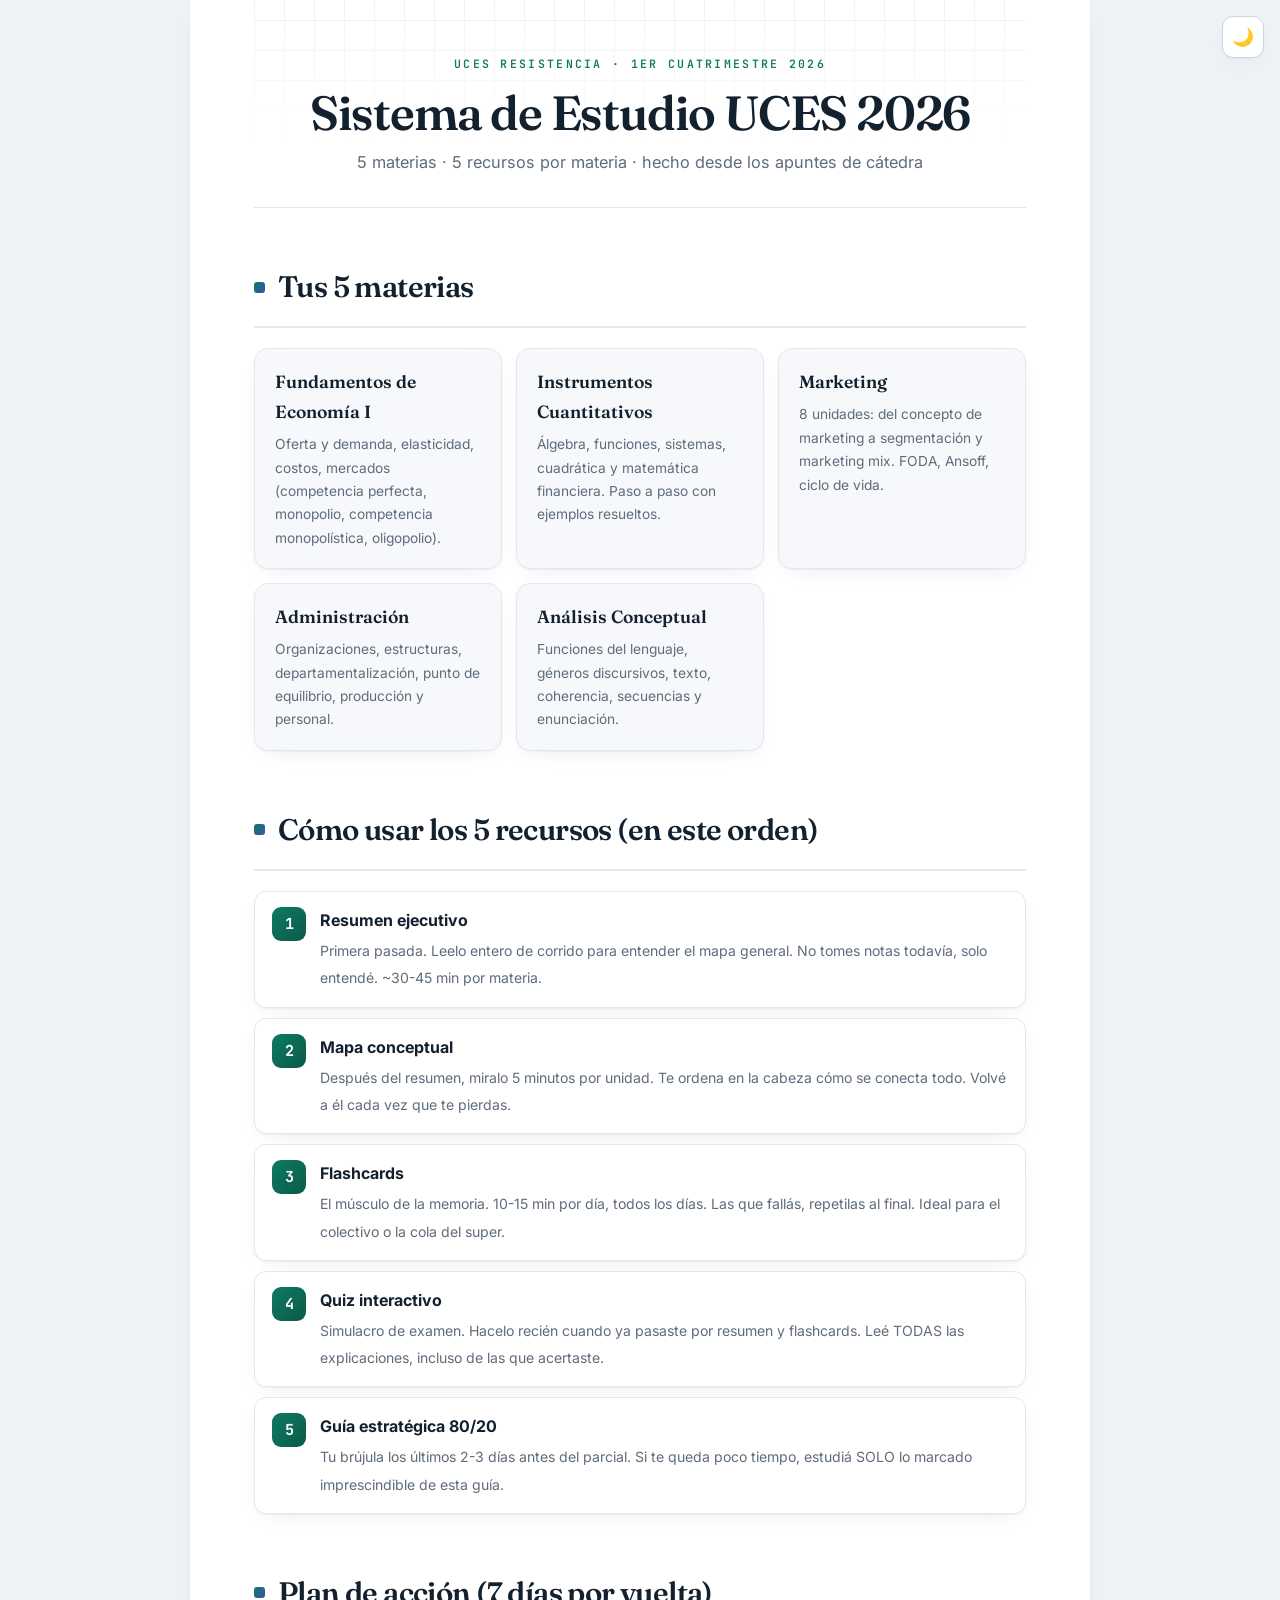
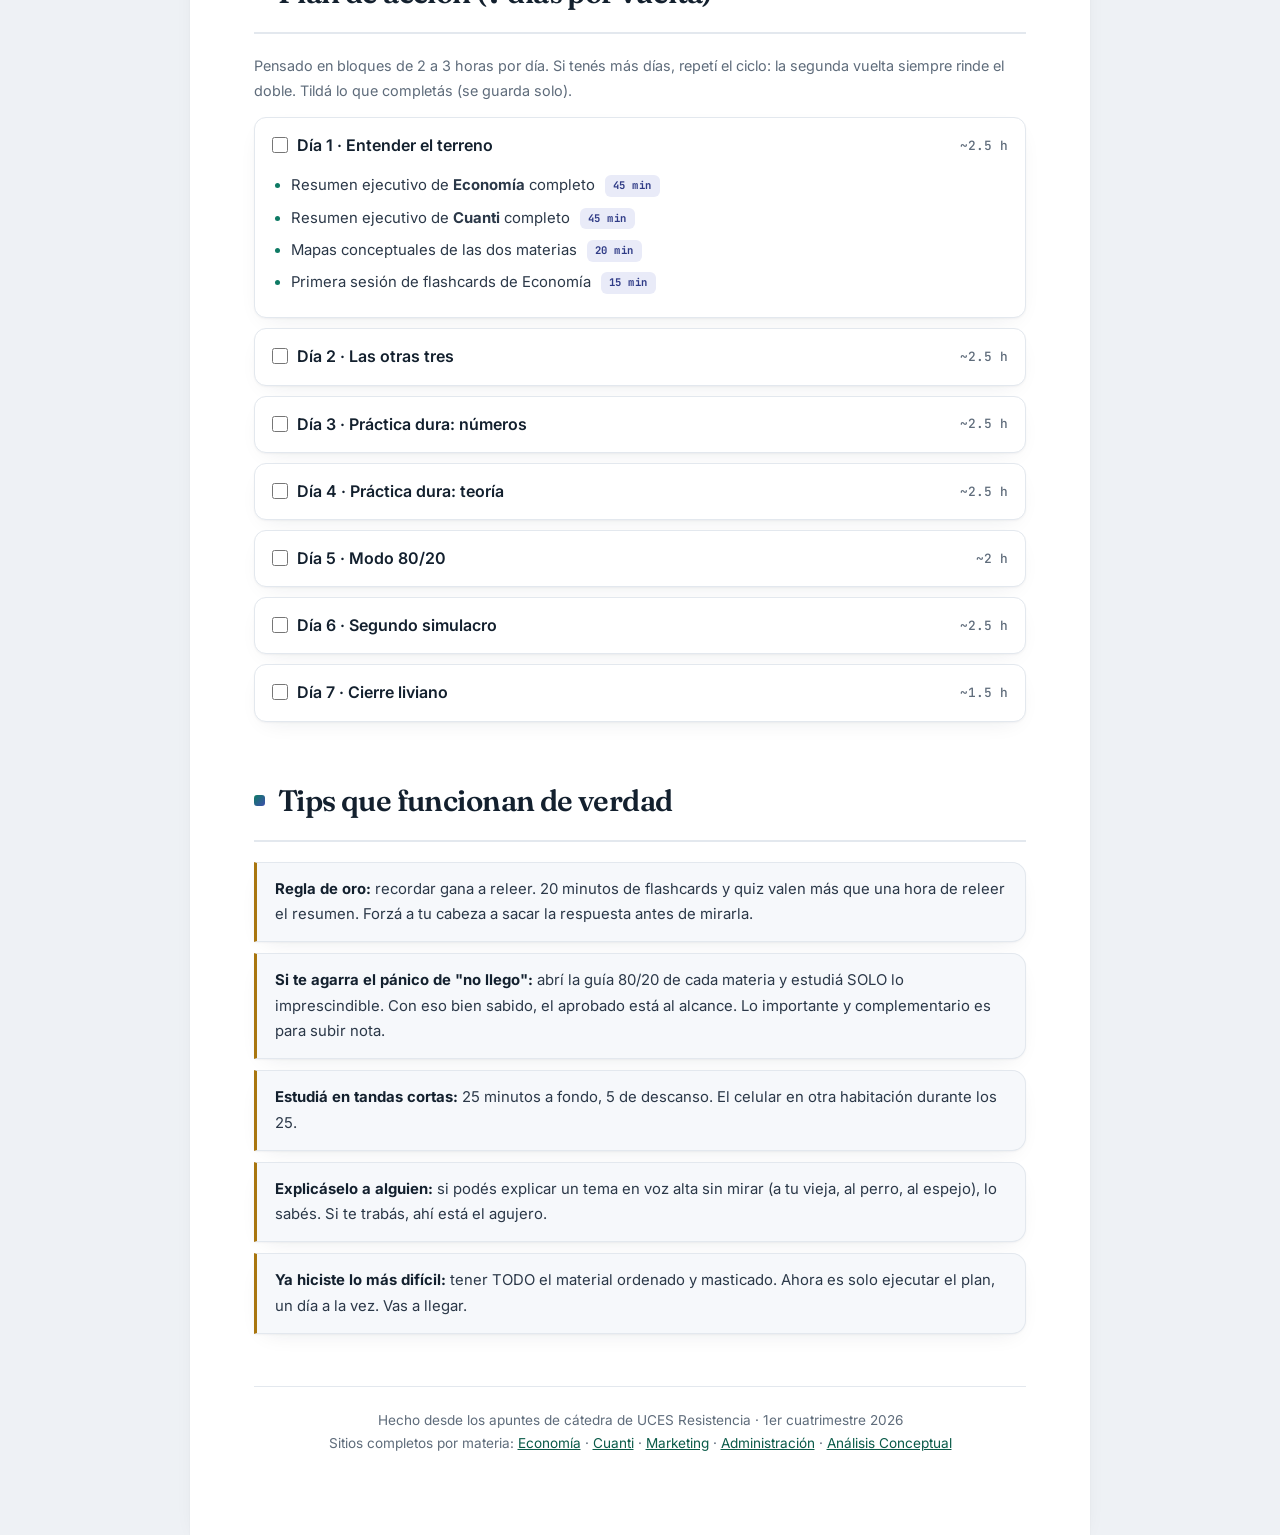
==== index.html @ e9182e0d "Reemplazar graficos por codigo con imagenes reales del material + unificar diseno - Todas las imagen" ====
<!DOCTYPE html>
<html lang="es">
<head>
<meta charset="UTF-8">
<meta name="viewport" content="width=device-width, initial-scale=1.0">
<title>Sistema de Estudio UCES 2026 · Plan de Acción</title>
<link rel="preconnect" href="https://fonts.googleapis.com">
<link rel="preconnect" href="https://fonts.gstatic.com" crossorigin>
<link href="https://fonts.googleapis.com/css2?family=Fraunces:ital,opsz,wght@0,9..144,400..700;1,9..144,400..600&family=Inter:wght@400;500;600;700&family=JetBrains+Mono:wght@400;500;700&display=swap" rel="stylesheet">
<style>
*,*::before,*::after{box-sizing:border-box;margin:0;padding:0}
:root{
  --bg:#eef1f5; --surface:#ffffff; --surface-2:#f6f8fb;
  --ink:#13202e; --text:#2b3848; --muted:#5f6c7b;
  --line:#e3e8ee; --line-strong:#cbd5e0;
  --brand:#0e7a64; --brand-deep:#0a5a48; --brand-soft:#e2f1ec;
  --indigo:#3f4fae; --indigo-deep:#2f3b86; --indigo-soft:#e9ebf8;
  --gold:#a9760f; --gold-soft:#f7edd6;
  --serif:"Fraunces",Georgia,serif;
  --sans:"Inter",system-ui,-apple-system,Segoe UI,Roboto,sans-serif;
  --mono:"JetBrains Mono",ui-monospace,Menlo,monospace;
  --shadow:0 1px 2px rgba(20,32,46,.04),0 8px 24px -12px rgba(20,32,46,.12);
  --radius:14px;
}
[data-theme="dark"]{
  --bg:#0c1117; --surface:#141d27; --surface-2:#1b2530;
  --ink:#eef4f9; --text:#c4cfdb; --muted:#8593a3;
  --line:#243140; --line-strong:#33424f;
  --brand:#43c0a4; --brand-deep:#6fd3bb; --brand-soft:#0f2f29;
  --indigo:#929dee; --indigo-deep:#a8b1f2; --indigo-soft:#1a2140;
  --gold:#d8ad52; --gold-soft:#2c2512;
  --shadow:0 1px 2px rgba(0,0,0,.3),0 12px 30px -14px rgba(0,0,0,.6);
}
@media (prefers-color-scheme: dark){
  :root:not([data-theme="light"]){
    --bg:#0c1117; --surface:#141d27; --surface-2:#1b2530;
    --ink:#eef4f9; --text:#c4cfdb; --muted:#8593a3;
    --line:#243140; --line-strong:#33424f;
    --brand:#43c0a4; --brand-deep:#6fd3bb; --brand-soft:#0f2f29;
    --indigo:#929dee; --indigo-deep:#a8b1f2; --indigo-soft:#1a2140;
    --gold:#d8ad52; --gold-soft:#2c2512;
    --shadow:0 1px 2px rgba(0,0,0,.3),0 12px 30px -14px rgba(0,0,0,.6);
  }
}
html{scroll-behavior:smooth}
body{font-family:var(--sans);background:var(--bg);color:var(--text);line-height:1.7;
  -webkit-font-smoothing:antialiased;text-rendering:optimizeLegibility}
::selection{background:var(--brand-soft);color:var(--brand-deep)}
.wrap{max-width:900px;margin:0 auto;min-height:100vh;background:var(--surface);
  padding:0 clamp(20px,5vw,64px) 80px;box-shadow:var(--shadow)}
.theme-btn{position:fixed;top:16px;right:16px;z-index:50;background:var(--surface);border:1px solid var(--line-strong);
  border-radius:11px;width:42px;height:42px;font-size:1.1rem;cursor:pointer;color:var(--ink);
  box-shadow:var(--shadow);transition:background .15s,transform .15s}
.theme-btn:hover{background:var(--brand-soft);transform:rotate(-12deg)}

/* header con textura blueprint */
.site-head{position:relative;text-align:center;padding:54px 0 30px;border-bottom:1px solid var(--line);margin-bottom:8px;overflow:hidden}
.site-head::before{content:"";position:absolute;inset:-10px 0 0;z-index:0;
  background-image:linear-gradient(var(--line) 1px,transparent 1px),linear-gradient(90deg,var(--line) 1px,transparent 1px);
  background-size:30px 30px;opacity:.6;
  -webkit-mask:linear-gradient(180deg,#000 5%,transparent 70%);mask:linear-gradient(180deg,#000 5%,transparent 70%)}
.site-head>*{position:relative;z-index:1}
.kicker{font-family:var(--mono);font-size:.72rem;letter-spacing:.2em;text-transform:uppercase;color:var(--brand);font-weight:600;margin-bottom:14px}
header h1{font-family:var(--serif);font-weight:600;font-size:clamp(2rem,5vw,3rem);line-height:1.04;letter-spacing:-.025em;color:var(--ink);margin-bottom:12px}
header .sub{color:var(--muted);font-size:1.02rem;max-width:58ch;margin:0 auto}

h2{font-family:var(--serif);font-weight:600;font-size:clamp(1.4rem,3vw,1.85rem);letter-spacing:-.02em;color:var(--ink);
  margin:54px 0 20px;padding-bottom:14px;border-bottom:2px solid var(--line);display:flex;align-items:baseline;gap:13px}
h2::before{content:"";flex:none;align-self:center;width:11px;height:11px;border-radius:3px;background:linear-gradient(135deg,var(--brand),var(--indigo))}

.grid{display:grid;grid-template-columns:repeat(auto-fit,minmax(240px,1fr));gap:14px}
.card{background:var(--surface-2);border:1px solid var(--line);border-radius:var(--radius);padding:18px 20px;
  text-decoration:none;color:var(--text);display:block;box-shadow:var(--shadow);transition:transform .15s,border-color .15s,box-shadow .15s}
a.card:hover{transform:translateY(-3px);border-color:var(--brand);box-shadow:0 10px 26px -12px rgba(20,32,46,.25)}
.card h3{font-family:var(--serif);font-size:1.1rem;margin:0 0 6px;color:var(--ink);font-weight:600}
.card p{font-size:.86rem;color:var(--muted);margin:0}

.rec{display:flex;gap:14px;background:var(--surface);border:1px solid var(--line);border-radius:12px;
  padding:15px 17px;margin-bottom:10px;align-items:flex-start;box-shadow:var(--shadow)}
.rec .n{flex:none;width:34px;height:34px;border-radius:9px;display:grid;place-items:center;color:#fff;font-family:var(--mono);
  font-weight:700;font-size:.95rem;background:linear-gradient(135deg,var(--brand),var(--brand-deep))}
.rec b{display:block;margin-bottom:3px;color:var(--ink)}
.rec small{color:var(--muted);font-size:.88rem;line-height:1.55}

.day{background:var(--surface);border:1px solid var(--line);border-radius:12px;margin-bottom:10px;overflow:hidden;box-shadow:var(--shadow)}
.day summary{padding:14px 17px;font-weight:600;color:var(--ink);cursor:pointer;display:flex;justify-content:space-between;align-items:center;list-style:none}
.day summary::-webkit-details-marker{display:none}
.day summary .t{color:var(--muted);font-weight:500;font-size:.8rem;font-family:var(--mono)}
.day ul{padding:0 18px 15px 36px;font-size:.93rem}
.day li{margin-bottom:7px}
.day li::marker{color:var(--brand)}
.tag{display:inline-block;font-family:var(--mono);font-size:.66rem;font-weight:700;letter-spacing:.04em;
  padding:2px 8px;border-radius:6px;margin-left:6px;vertical-align:middle;background:var(--indigo-soft);color:var(--indigo-deep)}

.tip{background:var(--surface-2);border:1px solid var(--line);border-left:3px solid var(--gold);
  border-radius:0 var(--radius) var(--radius) 0;padding:14px 18px;margin:11px 0;font-size:.93rem;box-shadow:var(--shadow)}
.tip b{color:var(--ink)}
.foot{text-align:center;color:var(--muted);font-size:.85rem;margin-top:52px;padding-top:22px;border-top:1px solid var(--line)}
.foot a{color:var(--brand-deep)}
.check{accent-color:var(--brand);width:16px;height:16px;margin-right:9px;vertical-align:-2px}
</style>
</head>
<body>
<button class="theme-btn" onclick="toggleTheme()" id="themeBtn">🌙</button>
<div class="wrap">

<header class="site-head">
  <div class="kicker">UCES Resistencia · 1er cuatrimestre 2026</div>
  <h1>Sistema de Estudio UCES 2026</h1>
  <p class="sub">5 materias · 5 recursos por materia · hecho desde los apuntes de cátedra</p>
</header>

<h2>Tus 5 materias</h2>
<div class="grid">
  <a class="card" href="economia.html"><h3>Fundamentos de Economía I</h3><p>Oferta y demanda, elasticidad, costos, mercados (competencia perfecta, monopolio, competencia monopolística, oligopolio).</p></a>
  <a class="card" href="cuanti.html"><h3>Instrumentos Cuantitativos</h3><p>Álgebra, funciones, sistemas, cuadrática y matemática financiera. Paso a paso con ejemplos resueltos.</p></a>
  <a class="card" href="marketing.html"><h3>Marketing</h3><p>8 unidades: del concepto de marketing a segmentación y marketing mix. FODA, Ansoff, ciclo de vida.</p></a>
  <a class="card" href="administracion.html"><h3>Administración</h3><p>Organizaciones, estructuras, departamentalización, punto de equilibrio, producción y personal.</p></a>
  <a class="card" href="analisis-conceptual.html"><h3>Análisis Conceptual</h3><p>Funciones del lenguaje, géneros discursivos, texto, coherencia, secuencias y enunciación.</p></a>
</div>

<h2>Cómo usar los 5 recursos (en este orden)</h2>
<div class="rec"><div class="n">1</div><div><b>Resumen ejecutivo</b><small>Primera pasada. Leelo entero de corrido para entender el mapa general. No tomes notas todavía, solo entendé. ~30-45 min por materia.</small></div></div>
<div class="rec"><div class="n">2</div><div><b>Mapa conceptual</b><small>Después del resumen, miralo 5 minutos por unidad. Te ordena en la cabeza cómo se conecta todo. Volvé a él cada vez que te pierdas.</small></div></div>
<div class="rec"><div class="n">3</div><div><b>Flashcards</b><small>El músculo de la memoria. 10-15 min por día, todos los días. Las que fallás, repetilas al final. Ideal para el colectivo o la cola del super.</small></div></div>
<div class="rec"><div class="n">4</div><div><b>Quiz interactivo</b><small>Simulacro de examen. Hacelo recién cuando ya pasaste por resumen y flashcards. Leé TODAS las explicaciones, incluso de las que acertaste.</small></div></div>
<div class="rec"><div class="n">5</div><div><b>Guía estratégica 80/20</b><small>Tu brújula los últimos 2-3 días antes del parcial. Si te queda poco tiempo, estudiá SOLO lo marcado imprescindible de esta guía.</small></div></div>

<h2>Plan de acción (7 días por vuelta)</h2>
<p style="color:var(--muted);font-size:.9rem;margin-bottom:14px">Pensado en bloques de 2 a 3 horas por día. Si tenés más días, repetí el ciclo: la segunda vuelta siempre rinde el doble. Tildá lo que completás (se guarda solo).</p>

<details class="day" open><summary><span><input type="checkbox" class="check" data-k="d1">Día 1 · Entender el terreno</span><span class="t">~2.5 h</span></summary>
<ul>
  <li>Resumen ejecutivo de <b>Economía</b> completo <span class="tag">45 min</span></li>
  <li>Resumen ejecutivo de <b>Cuanti</b> completo <span class="tag">45 min</span></li>
  <li>Mapas conceptuales de las dos materias <span class="tag">20 min</span></li>
  <li>Primera sesión de flashcards de Economía <span class="tag">15 min</span></li>
</ul></details>

<details class="day"><summary><span><input type="checkbox" class="check" data-k="d2">Día 2 · Las otras tres</span><span class="t">~2.5 h</span></summary>
<ul>
  <li>Resumen ejecutivo de <b>Marketing</b> <span class="tag">45 min</span></li>
  <li>Resumen ejecutivo de <b>Administración</b> <span class="tag">40 min</span></li>
  <li>Resumen ejecutivo de <b>Análisis Conceptual</b> <span class="tag">35 min</span></li>
  <li>Flashcards de Cuanti (fórmulas) <span class="tag">15 min</span></li>
</ul></details>

<details class="day"><summary><span><input type="checkbox" class="check" data-k="d3">Día 3 · Práctica dura: números</span><span class="t">~2.5 h</span></summary>
<ul>
  <li>Quiz completo de <b>Cuanti</b>, leyendo cada explicación <span class="tag">60 min</span></li>
  <li>Quiz de <b>Economía</b> <span class="tag">45 min</span></li>
  <li>Flashcards de Administración (fórmulas de punto de equilibrio) <span class="tag">15 min</span></li>
  <li>Repaso de lo que fallaste en los quizzes <span class="tag">20 min</span></li>
</ul></details>

<details class="day"><summary><span><input type="checkbox" class="check" data-k="d4">Día 4 · Práctica dura: teoría</span><span class="t">~2.5 h</span></summary>
<ul>
  <li>Quiz de <b>Marketing</b> <span class="tag">45 min</span></li>
  <li>Quiz de <b>Administración</b> <span class="tag">45 min</span></li>
  <li>Quiz de <b>Análisis Conceptual</b> <span class="tag">40 min</span></li>
  <li>Flashcards de las 3 materias, solo las falladas <span class="tag">20 min</span></li>
</ul></details>

<details class="day"><summary><span><input type="checkbox" class="check" data-k="d5">Día 5 · Modo 80/20</span><span class="t">~2 h</span></summary>
<ul>
  <li>Guía estratégica de las 5 materias: leé los temas imprescindibles <span class="tag">60 min</span></li>
  <li>Volvé al resumen SOLO de los temas imprescindibles que no te cierran <span class="tag">45 min</span></li>
  <li>Flashcards mezcladas, 2 materias a elección <span class="tag">15 min</span></li>
</ul></details>

<details class="day"><summary><span><input type="checkbox" class="check" data-k="d6">Día 6 · Segundo simulacro</span><span class="t">~2.5 h</span></summary>
<ul>
  <li>Repetí los 5 quizzes. Meta: 80% o más en cada uno <span class="tag">2 h</span></li>
  <li>Anotá en papel los 3 temas que peor te salieron <span class="tag">10 min</span></li>
  <li>Releé esos 3 temas en el resumen <span class="tag">20 min</span></li>
</ul></details>

<details class="day"><summary><span><input type="checkbox" class="check" data-k="d7">Día 7 · Cierre liviano</span><span class="t">~1.5 h</span></summary>
<ul>
  <li>Mapas conceptuales de las 5 materias, de corrido <span class="tag">30 min</span></li>
  <li>Flashcards de todo, una pasada rápida <span class="tag">30 min</span></li>
  <li>Guía 80/20: última lectura de lo imprescindible <span class="tag">30 min</span></li>
  <li>Cortá temprano. Dormir bien suma más que una hora extra de estudio.</li>
</ul></details>

<h2>Tips que funcionan de verdad</h2>
<div class="tip"><b>Regla de oro:</b> recordar gana a releer. 20 minutos de flashcards y quiz valen más que una hora de releer el resumen. Forzá a tu cabeza a sacar la respuesta antes de mirarla.</div>
<div class="tip"><b>Si te agarra el pánico de "no llego":</b> abrí la guía 80/20 de cada materia y estudiá SOLO lo imprescindible. Con eso bien sabido, el aprobado está al alcance. Lo importante y complementario es para subir nota.</div>
<div class="tip"><b>Estudiá en tandas cortas:</b> 25 minutos a fondo, 5 de descanso. El celular en otra habitación durante los 25.</div>
<div class="tip"><b>Explicáselo a alguien:</b> si podés explicar un tema en voz alta sin mirar (a tu vieja, al perro, al espejo), lo sabés. Si te trabás, ahí está el agujero.</div>
<div class="tip"><b>Ya hiciste lo más difícil:</b> tener TODO el material ordenado y masticado. Ahora es solo ejecutar el plan, un día a la vez. Vas a llegar.</div>

<p class="foot">Hecho desde los apuntes de cátedra de UCES Resistencia · 1er cuatrimestre 2026<br>Sitios completos por materia: <a href="https://gerardoezequielmuro.github.io/Economia-2026/">Economía</a> · <a href="https://gerardoezequielmuro.github.io/Cuanti-2026/">Cuanti</a> · <a href="https://gerardoezequielmuro.github.io/Marketing-2026/">Marketing</a> · <a href="https://gerardoezequielmuro.github.io/Administracion-2026/">Administración</a> · <a href="https://gerardoezequielmuro.github.io/Analisis-Conceptual-2026/">Análisis Conceptual</a></p>
</div>

<script>
function toggleTheme(){
  const cur = document.documentElement.dataset.theme || (matchMedia('(prefers-color-scheme: dark)').matches ? 'dark' : 'light');
  const next = cur === 'dark' ? 'light' : 'dark';
  document.documentElement.dataset.theme = next;
  localStorage.setItem('theme', next);
  document.getElementById('themeBtn').textContent = next === 'dark' ? '☀️' : '🌙';
}
const saved = localStorage.getItem('theme');
if(saved){ document.documentElement.dataset.theme = saved; document.getElementById('themeBtn').textContent = saved === 'dark' ? '☀️' : '🌙'; }
document.querySelectorAll('.check').forEach(c=>{
  c.checked = localStorage.getItem('plan-'+c.dataset.k) === '1';
  c.addEventListener('change',()=>localStorage.setItem('plan-'+c.dataset.k, c.checked ? '1' : '0'));
  c.addEventListener('click',e=>e.stopPropagation());
});
</script>
</body>
</html>
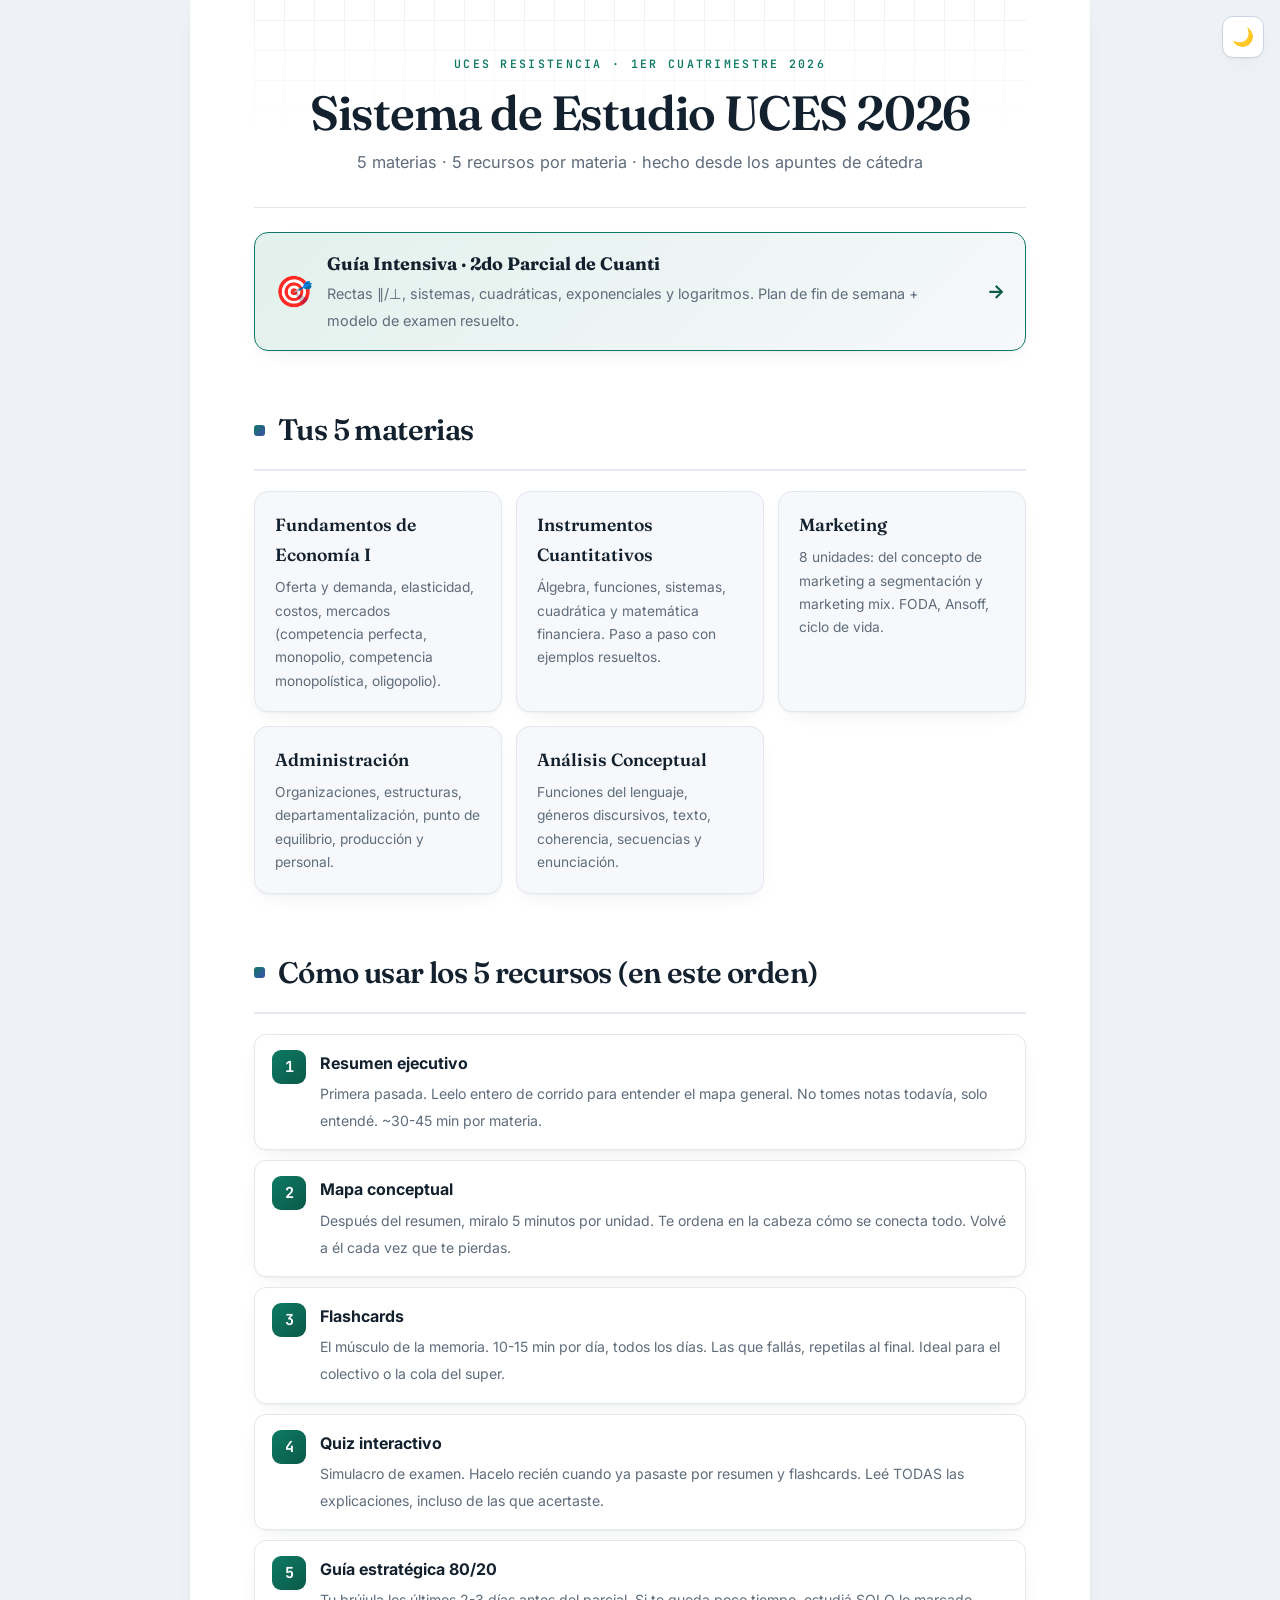
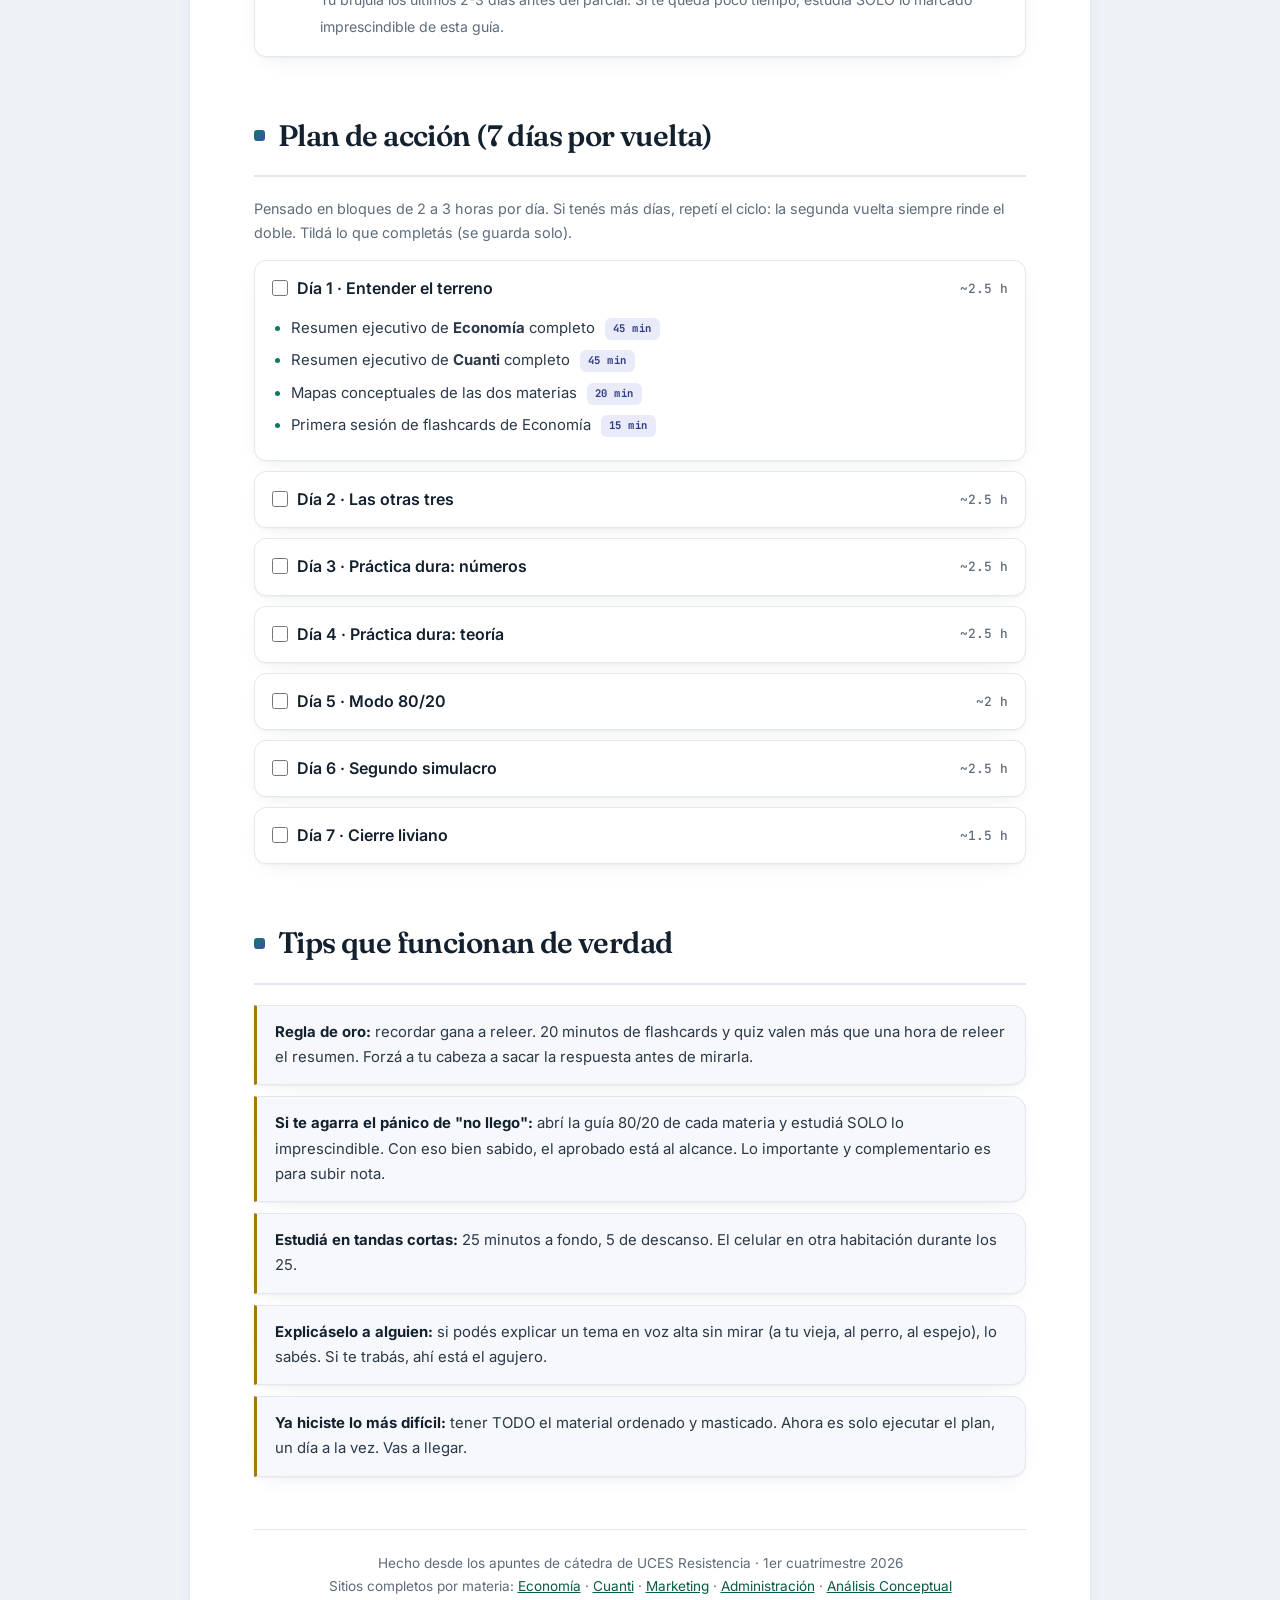
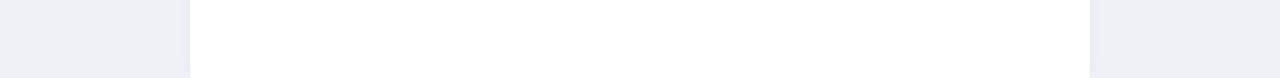
==== commit 14d736f1: "Agregar guía intensiva del 2do parcial de Instrumentos Cuantitativos Nueva subpágina cuanti-parcial2" ====
--- a/index.html
+++ b/index.html
@@ -110,6 +110,15 @@
   <p class="sub">5 materias · 5 recursos por materia · hecho desde los apuntes de cátedra</p>
 </header>
 
+<a href="cuanti-parcial2.html" style="display:flex;gap:14px;align-items:center;text-decoration:none;margin:24px 0 0;padding:16px 20px;border-radius:14px;border:1px solid var(--brand);background:linear-gradient(135deg,var(--brand-soft),var(--surface-2));box-shadow:var(--shadow)">
+  <span style="font-size:1.9rem;flex:none">🎯</span>
+  <span style="flex:1;min-width:0">
+    <b style="display:block;color:var(--ink);font-family:var(--serif);font-size:1.12rem">Guía Intensiva · 2do Parcial de Cuanti</b>
+    <span style="color:var(--muted);font-size:.9rem">Rectas ∥/⊥, sistemas, cuadráticas, exponenciales y logaritmos. Plan de fin de semana + modelo de examen resuelto.</span>
+  </span>
+  <span style="flex:none;color:var(--brand-deep);font-weight:700;font-size:1.2rem">→</span>
+</a>
+
 <h2>Tus 5 materias</h2>
 <div class="grid">
   <a class="card" href="economia.html"><h3>Fundamentos de Economía I</h3><p>Oferta y demanda, elasticidad, costos, mercados (competencia perfecta, monopolio, competencia monopolística, oligopolio).</p></a>
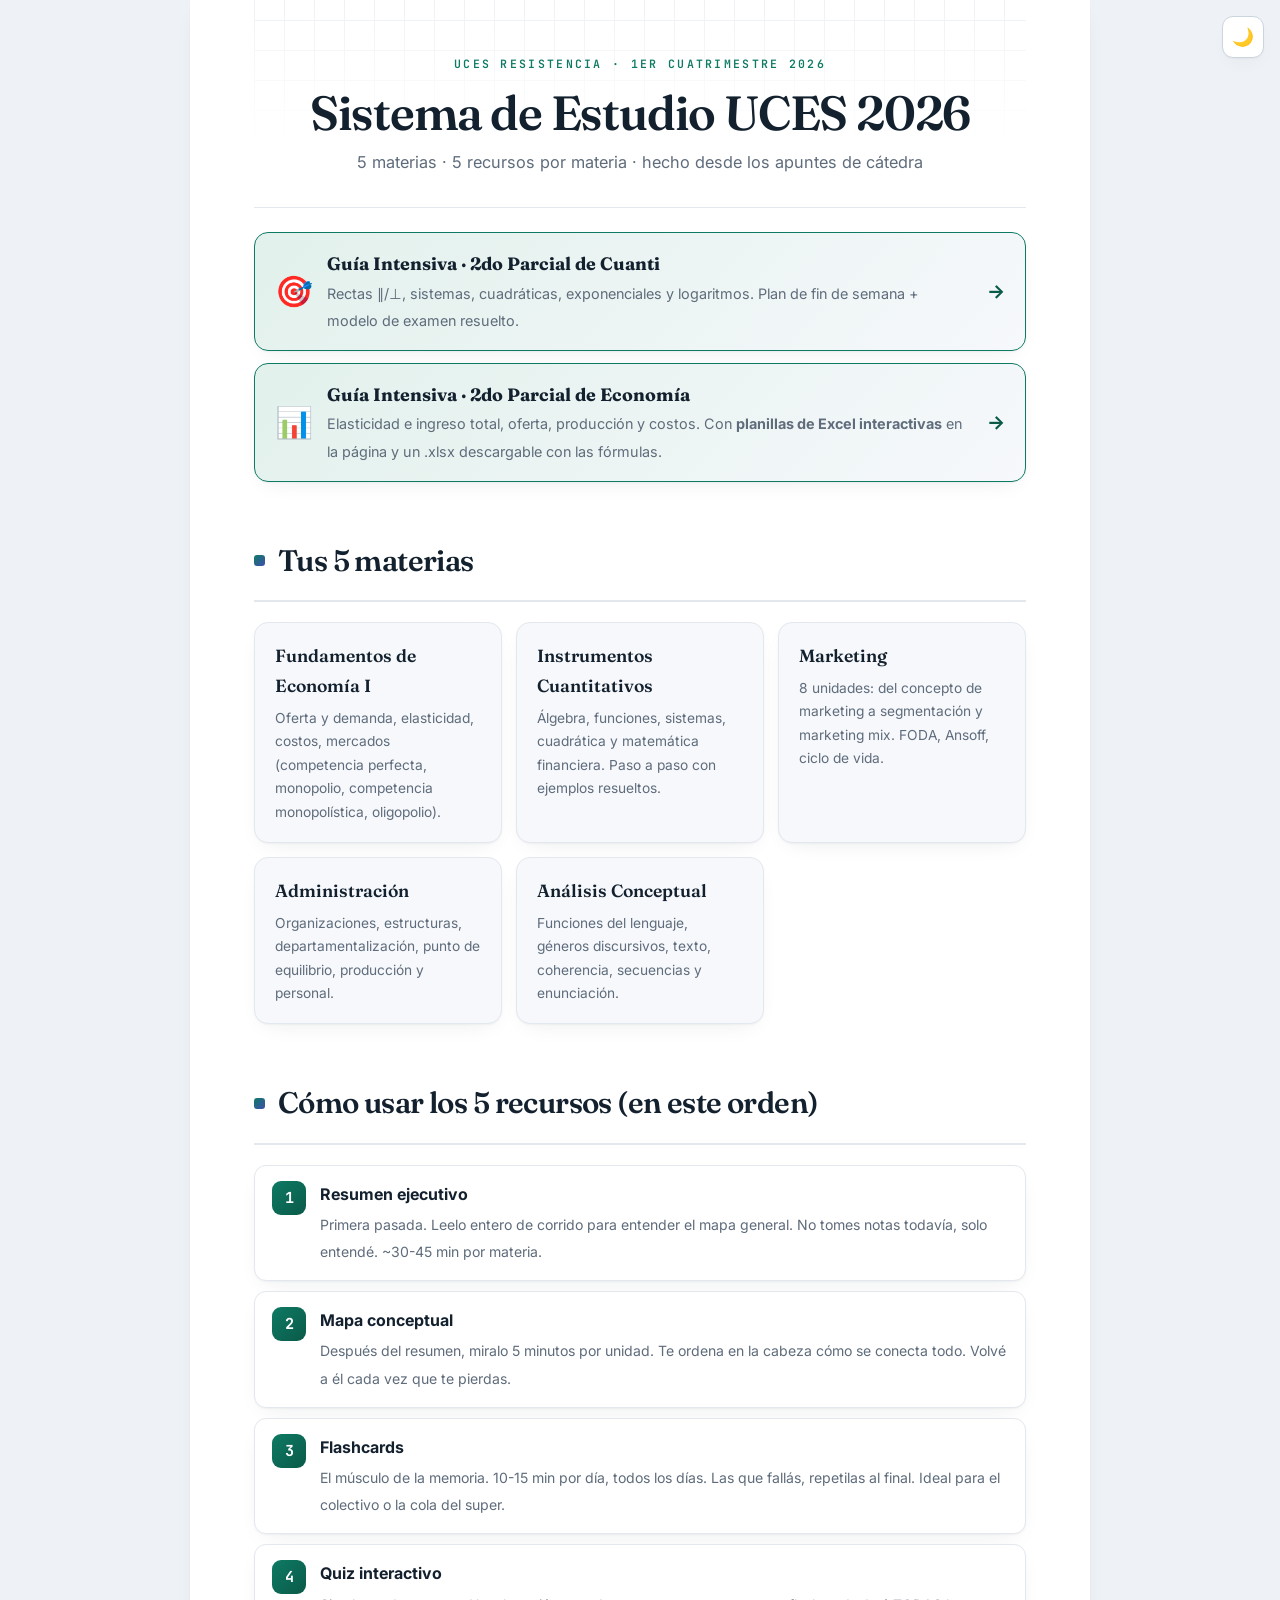
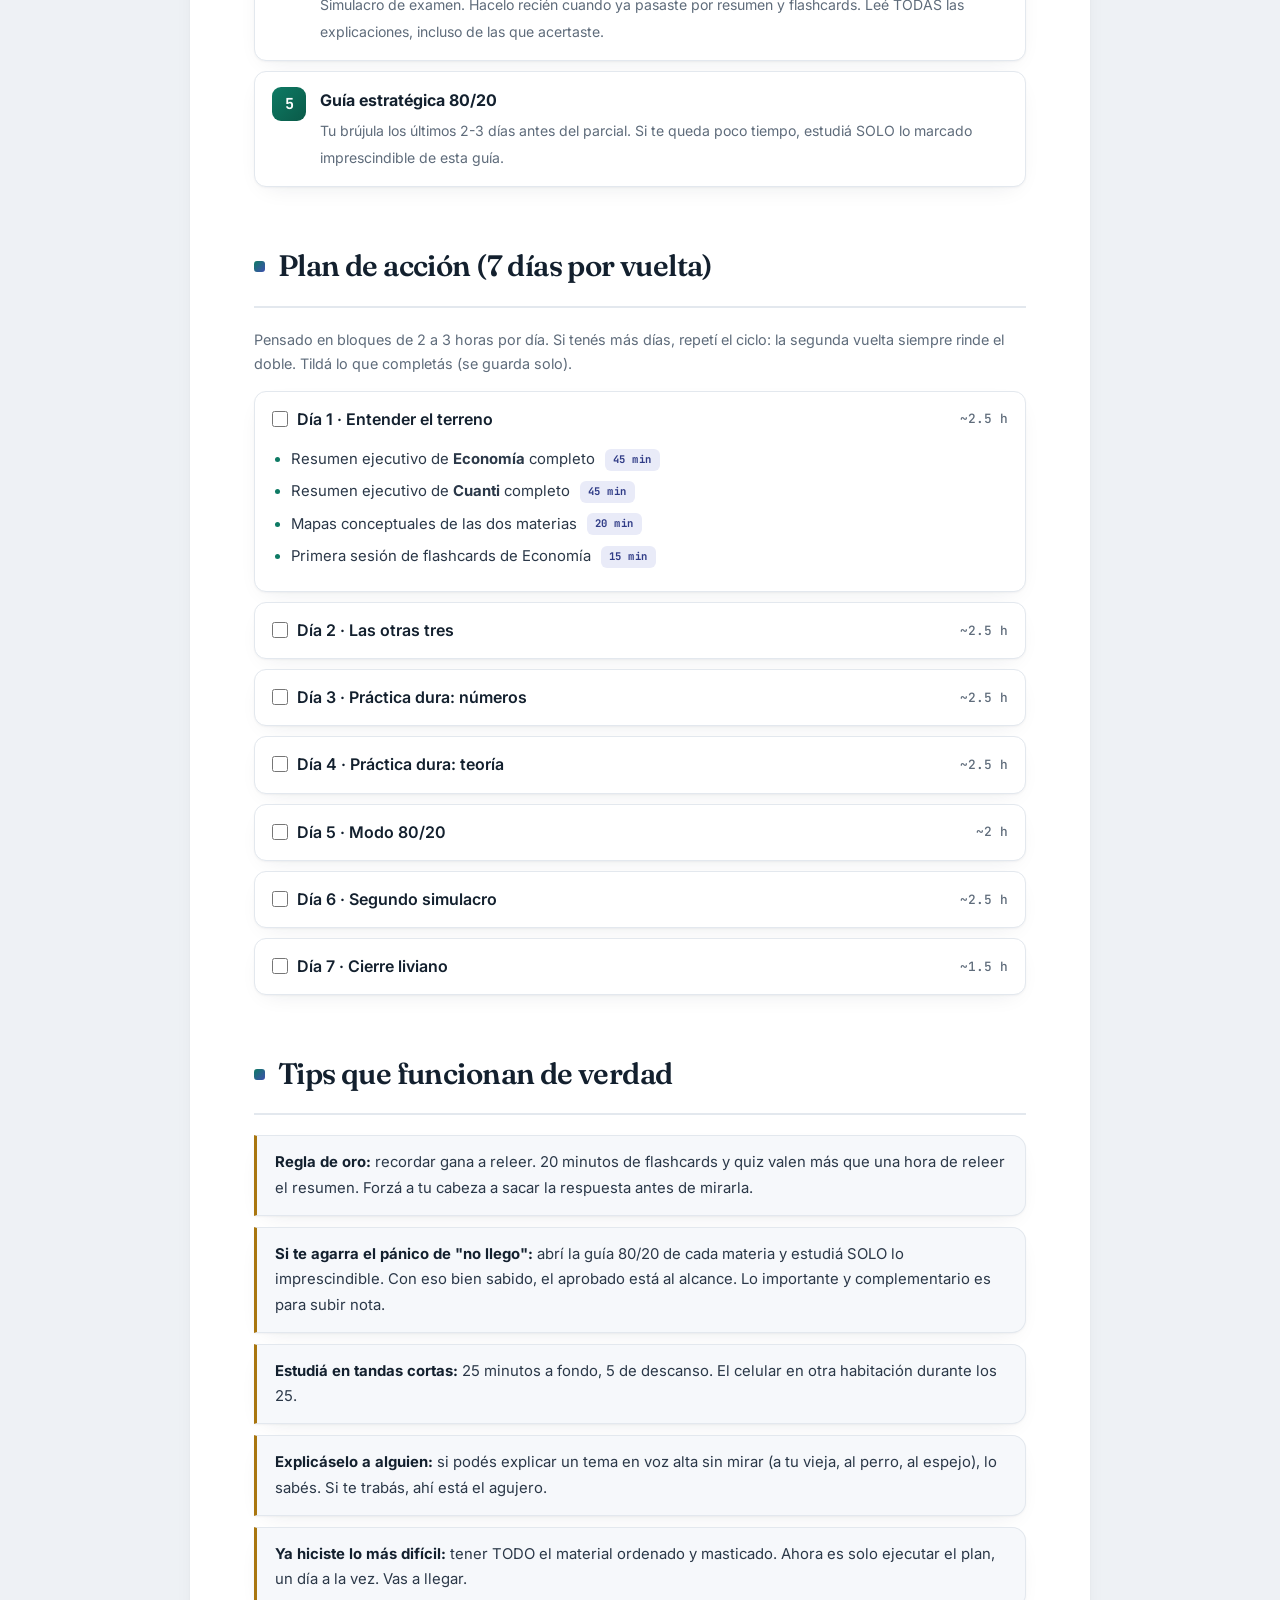
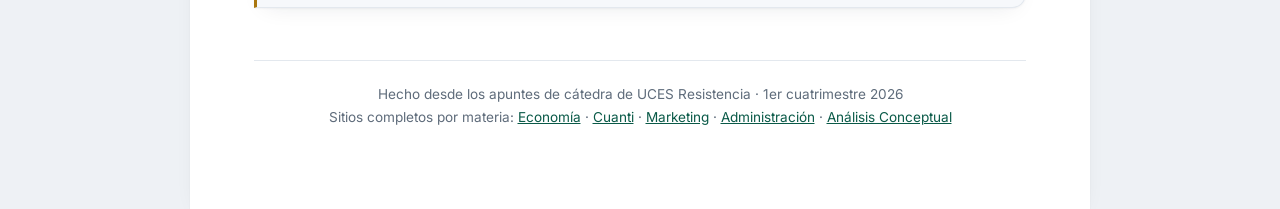
==== commit f035f792: "Agrega guía intensiva del 2do parcial de Economía - Nueva página economia-parcial2.html (mismo forma" ====
--- a/index.html
+++ b/index.html
@@ -119,6 +119,15 @@
   <span style="flex:none;color:var(--brand-deep);font-weight:700;font-size:1.2rem">→</span>
 </a>
 
+<a href="economia-parcial2.html" style="display:flex;gap:14px;align-items:center;text-decoration:none;margin:12px 0 0;padding:16px 20px;border-radius:14px;border:1px solid var(--brand);background:linear-gradient(135deg,var(--brand-soft),var(--surface-2));box-shadow:var(--shadow)">
+  <span style="font-size:1.9rem;flex:none">📊</span>
+  <span style="flex:1;min-width:0">
+    <b style="display:block;color:var(--ink);font-family:var(--serif);font-size:1.12rem">Guía Intensiva · 2do Parcial de Economía</b>
+    <span style="color:var(--muted);font-size:.9rem">Elasticidad e ingreso total, oferta, producción y costos. Con <b>planillas de Excel interactivas</b> en la página y un .xlsx descargable con las fórmulas.</span>
+  </span>
+  <span style="flex:none;color:var(--brand-deep);font-weight:700;font-size:1.2rem">→</span>
+</a>
+
 <h2>Tus 5 materias</h2>
 <div class="grid">
   <a class="card" href="economia.html"><h3>Fundamentos de Economía I</h3><p>Oferta y demanda, elasticidad, costos, mercados (competencia perfecta, monopolio, competencia monopolística, oligopolio).</p></a>
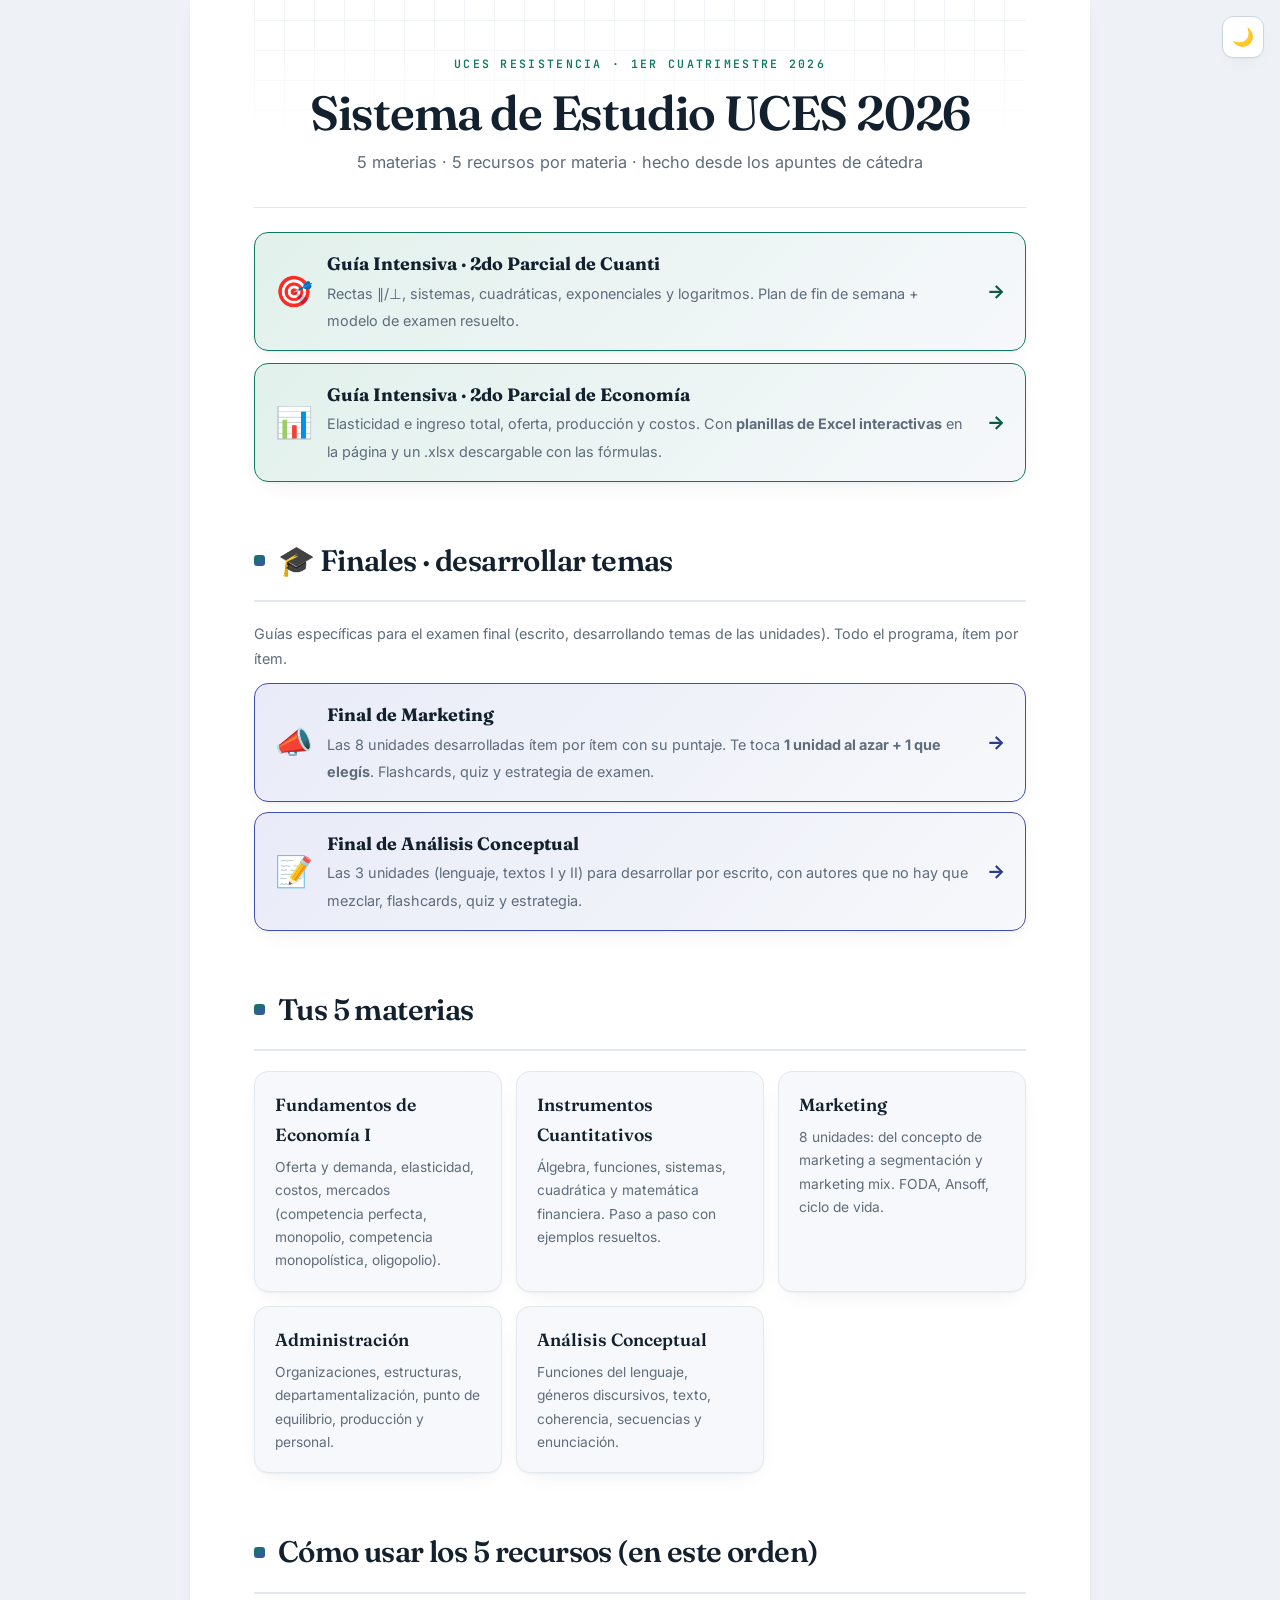
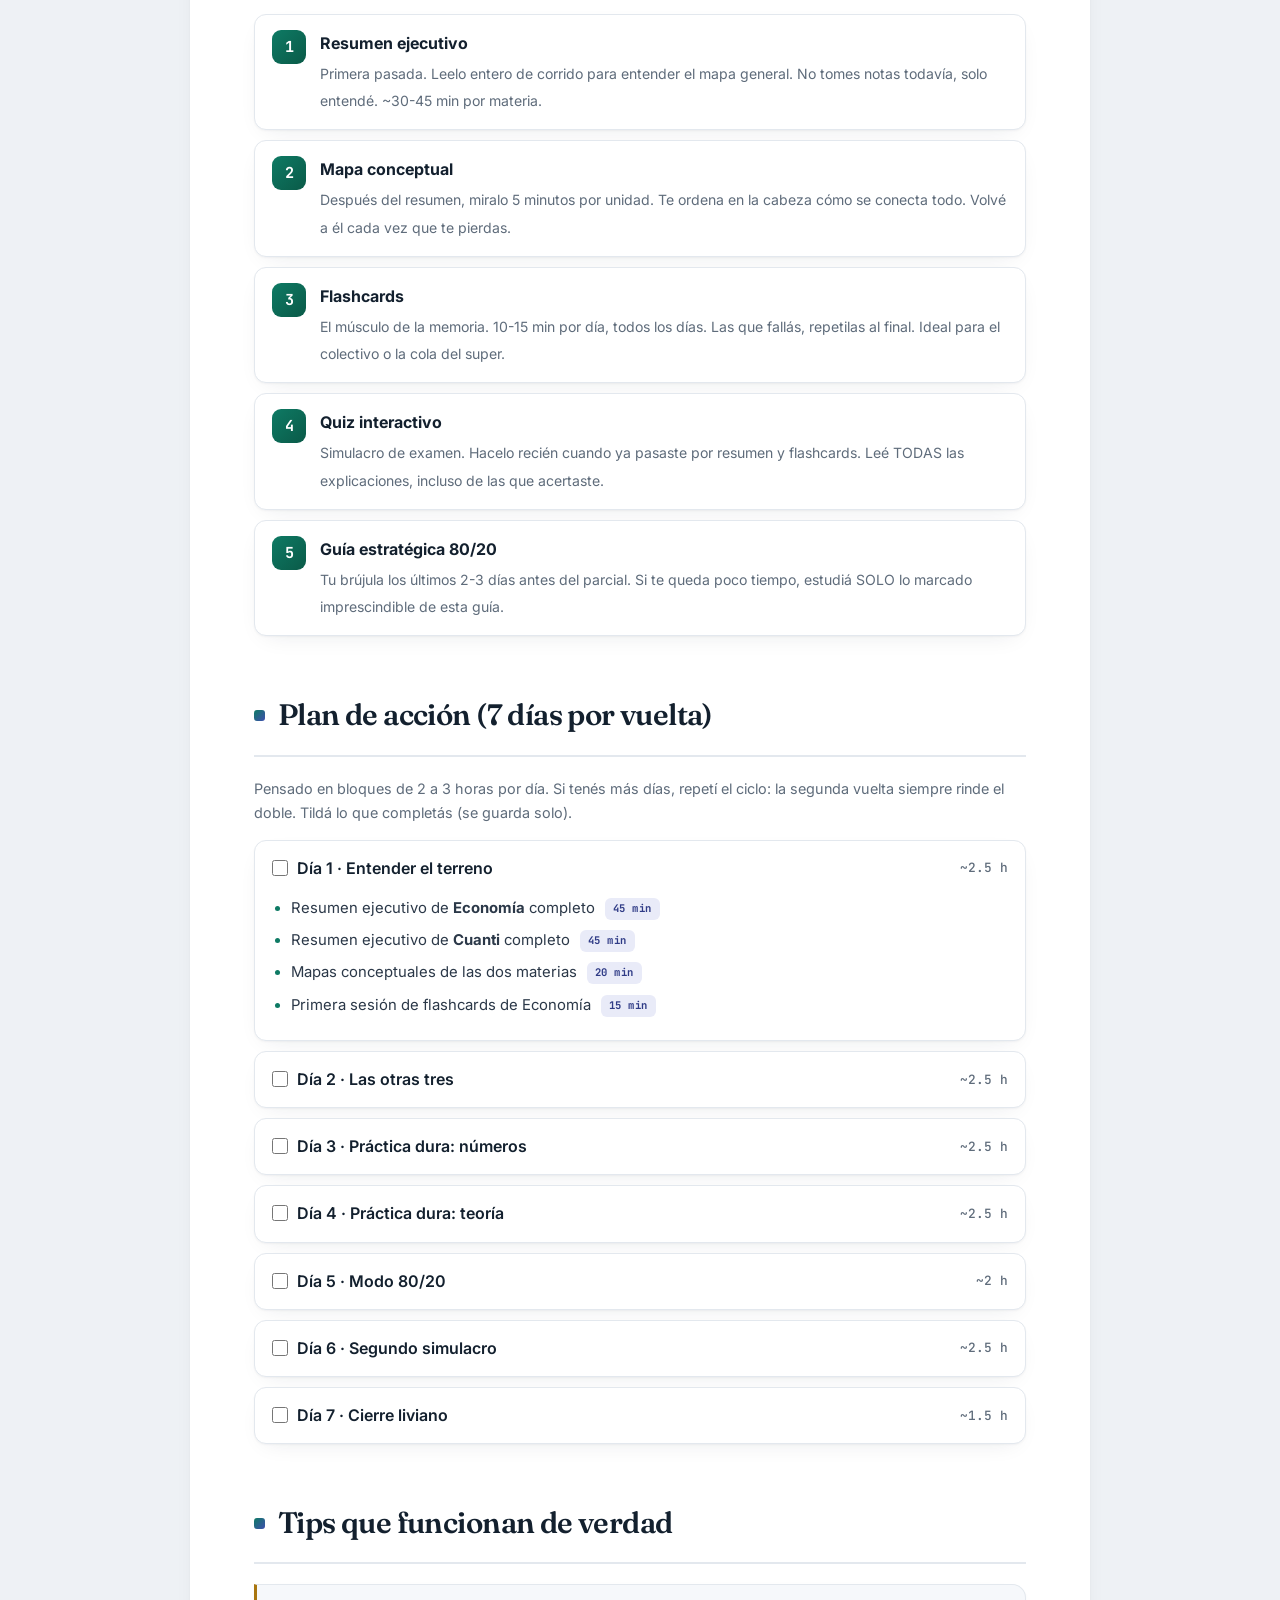
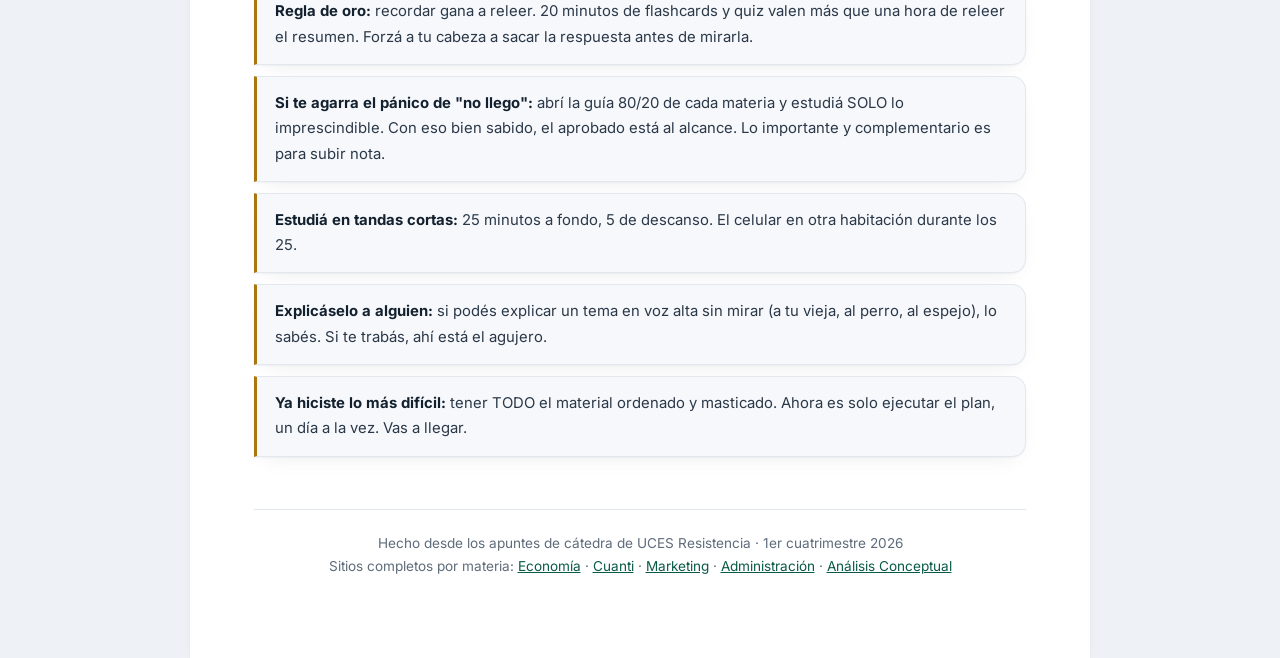
==== commit 27fe164e: "Agrega guías de final (Marketing y Análisis Conceptual) Dos páginas nuevas de estudio para el examen" ====
--- a/index.html
+++ b/index.html
@@ -128,6 +128,27 @@
   <span style="flex:none;color:var(--brand-deep);font-weight:700;font-size:1.2rem">→</span>
 </a>
 
+<h2>🎓 Finales · desarrollar temas</h2>
+<p style="color:var(--muted);font-size:.9rem;margin:0 0 12px">Guías específicas para el examen final (escrito, desarrollando temas de las unidades). Todo el programa, ítem por ítem.</p>
+
+<a href="marketing-final.html" style="display:flex;gap:14px;align-items:center;text-decoration:none;margin:0 0 10px;padding:16px 20px;border-radius:14px;border:1px solid var(--indigo);background:linear-gradient(135deg,var(--indigo-soft),var(--surface-2));box-shadow:var(--shadow)">
+  <span style="font-size:1.9rem;flex:none">📣</span>
+  <span style="flex:1;min-width:0">
+    <b style="display:block;color:var(--ink);font-family:var(--serif);font-size:1.12rem">Final de Marketing</b>
+    <span style="color:var(--muted);font-size:.9rem">Las 8 unidades desarrolladas ítem por ítem con su puntaje. Te toca <b>1 unidad al azar + 1 que elegís</b>. Flashcards, quiz y estrategia de examen.</span>
+  </span>
+  <span style="flex:none;color:var(--indigo-deep);font-weight:700;font-size:1.2rem">→</span>
+</a>
+
+<a href="analisis-conceptual-final.html" style="display:flex;gap:14px;align-items:center;text-decoration:none;margin:0 0 8px;padding:16px 20px;border-radius:14px;border:1px solid var(--indigo);background:linear-gradient(135deg,var(--indigo-soft),var(--surface-2));box-shadow:var(--shadow)">
+  <span style="font-size:1.9rem;flex:none">📝</span>
+  <span style="flex:1;min-width:0">
+    <b style="display:block;color:var(--ink);font-family:var(--serif);font-size:1.12rem">Final de Análisis Conceptual</b>
+    <span style="color:var(--muted);font-size:.9rem">Las 3 unidades (lenguaje, textos I y II) para desarrollar por escrito, con autores que no hay que mezclar, flashcards, quiz y estrategia.</span>
+  </span>
+  <span style="flex:none;color:var(--indigo-deep);font-weight:700;font-size:1.2rem">→</span>
+</a>
+
 <h2>Tus 5 materias</h2>
 <div class="grid">
   <a class="card" href="economia.html"><h3>Fundamentos de Economía I</h3><p>Oferta y demanda, elasticidad, costos, mercados (competencia perfecta, monopolio, competencia monopolística, oligopolio).</p></a>
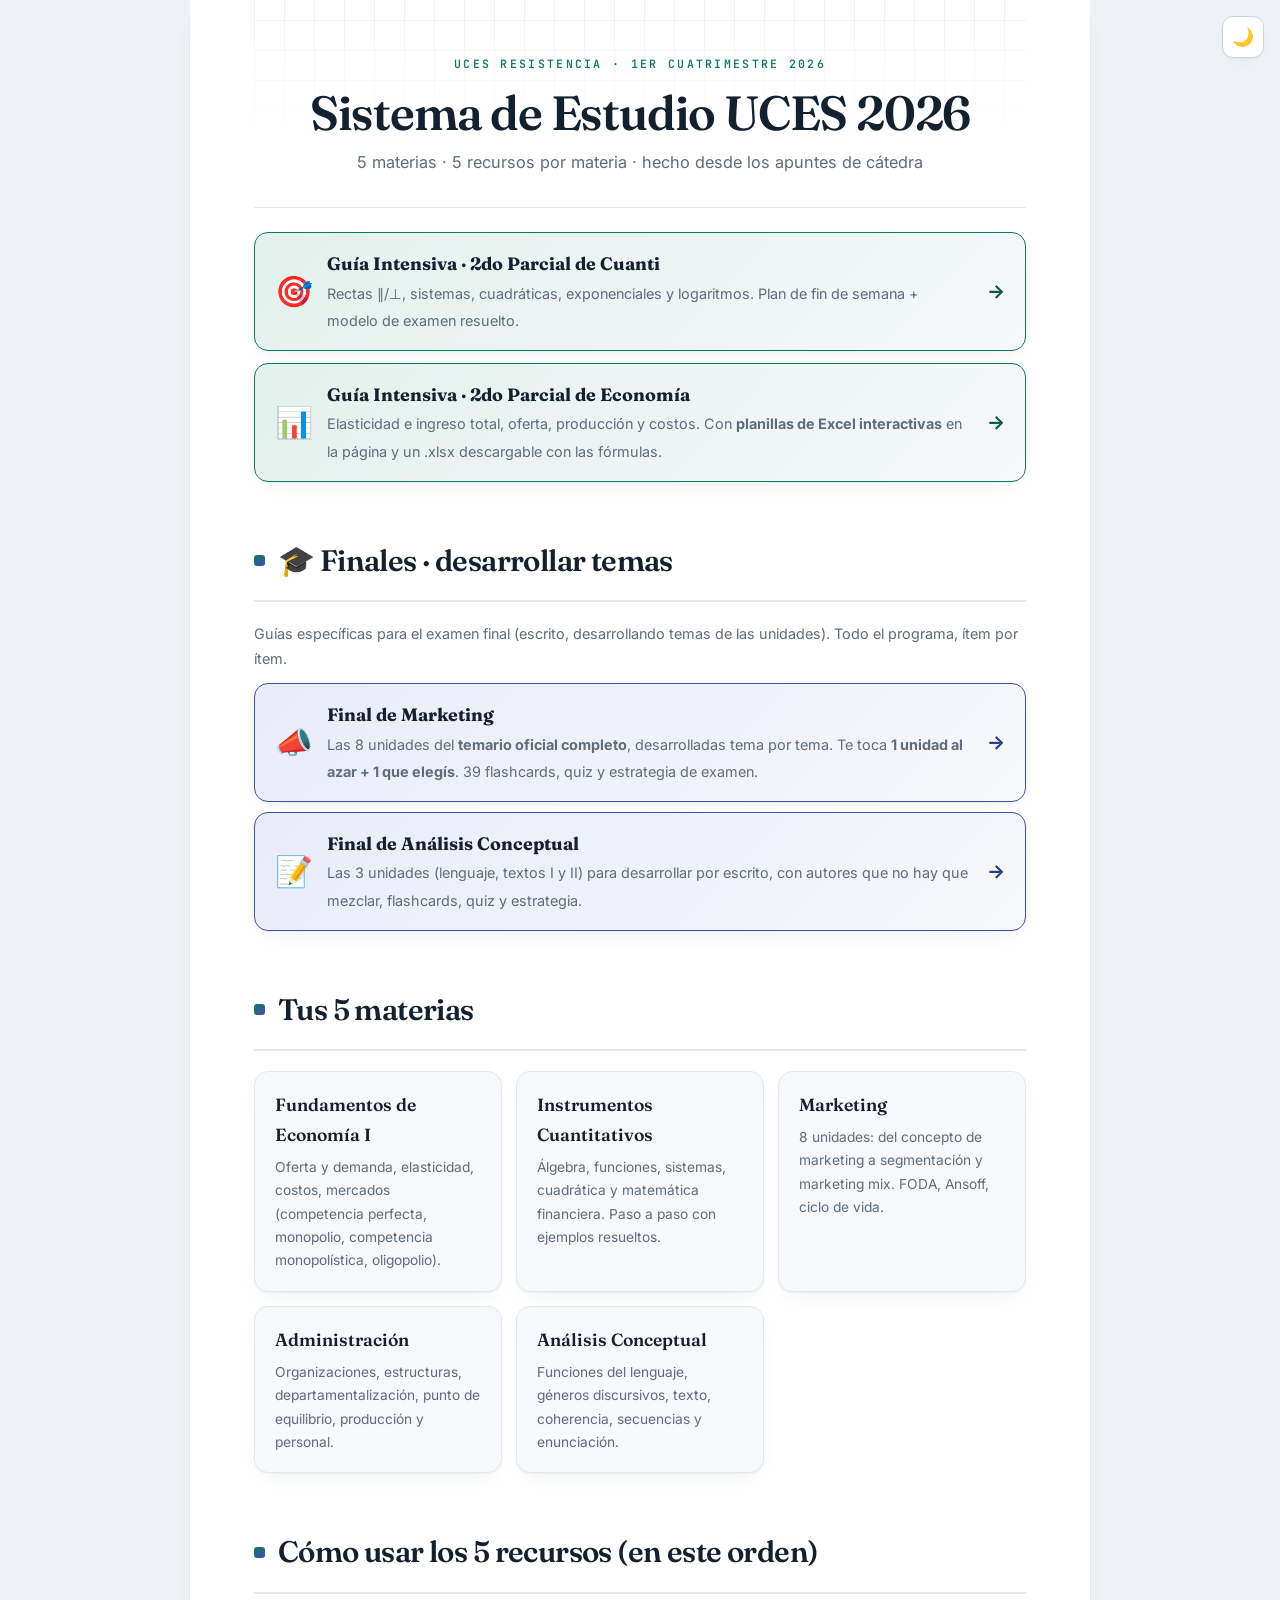
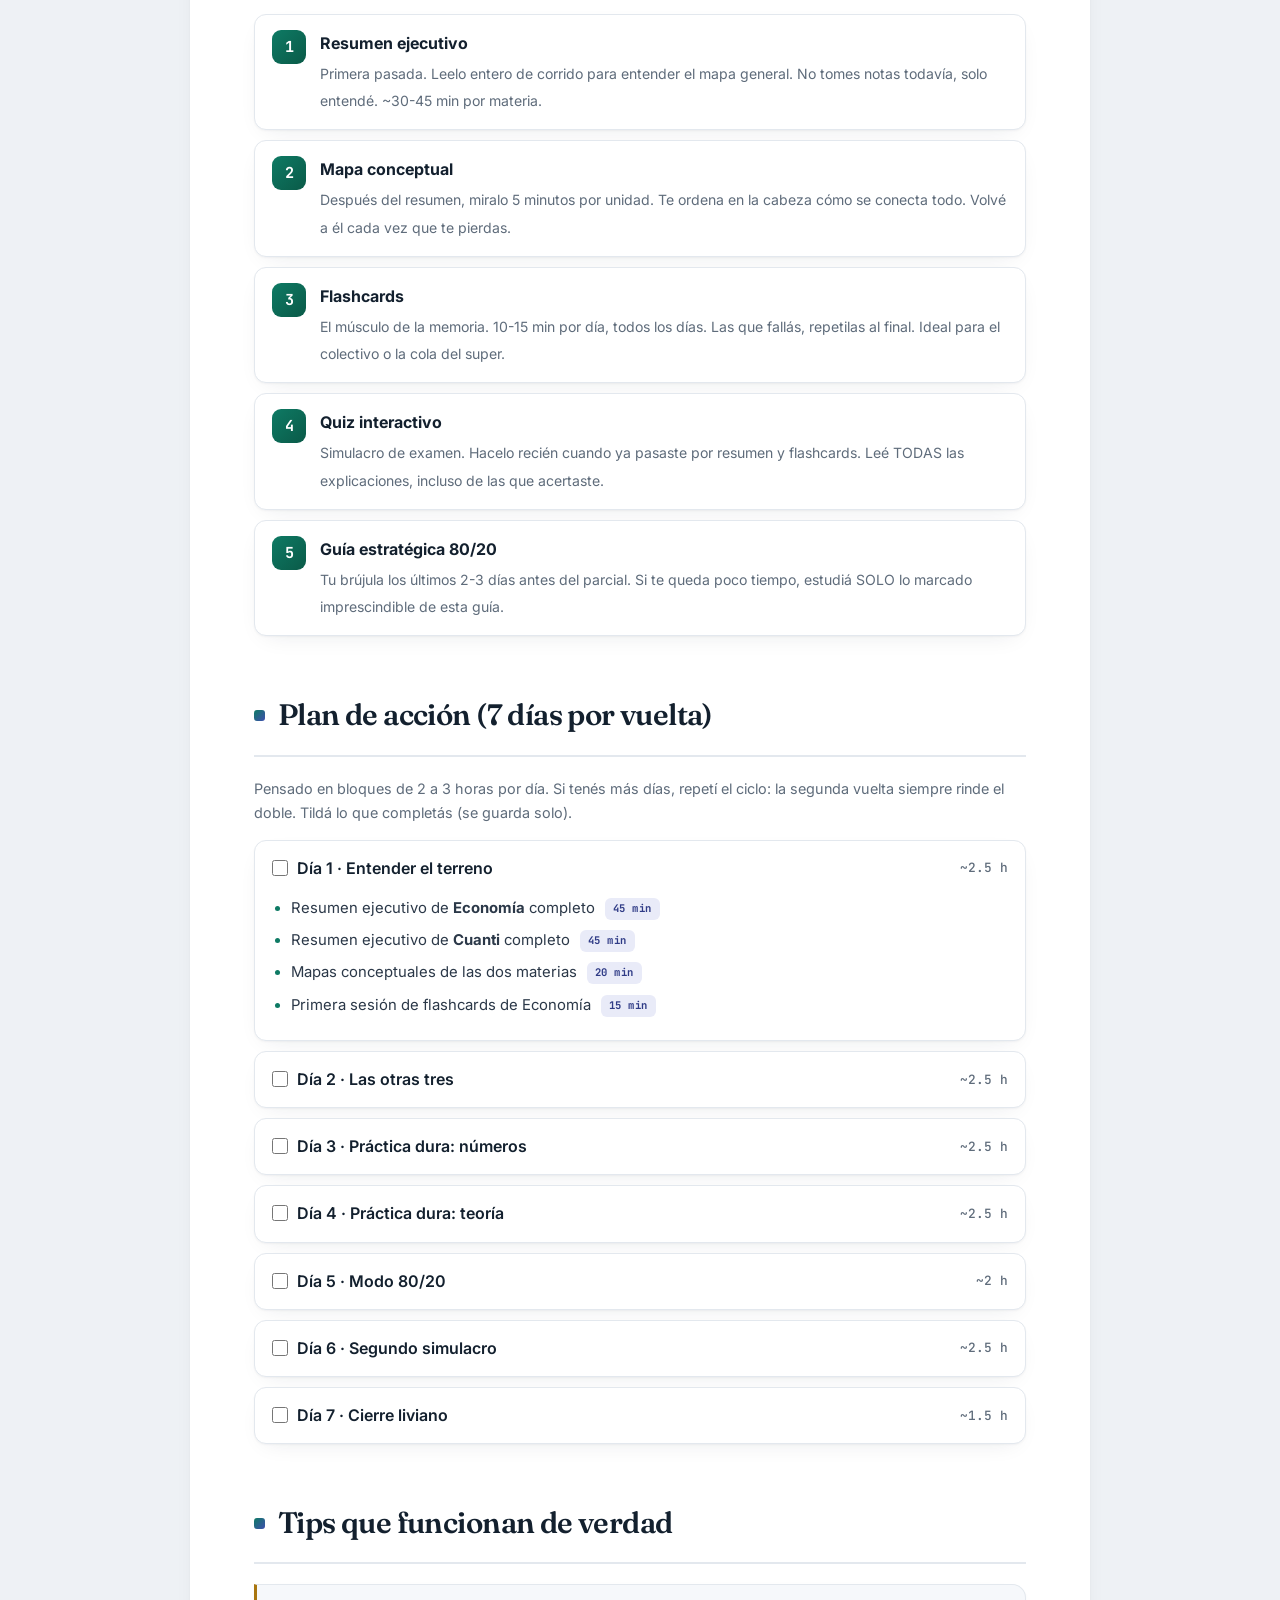
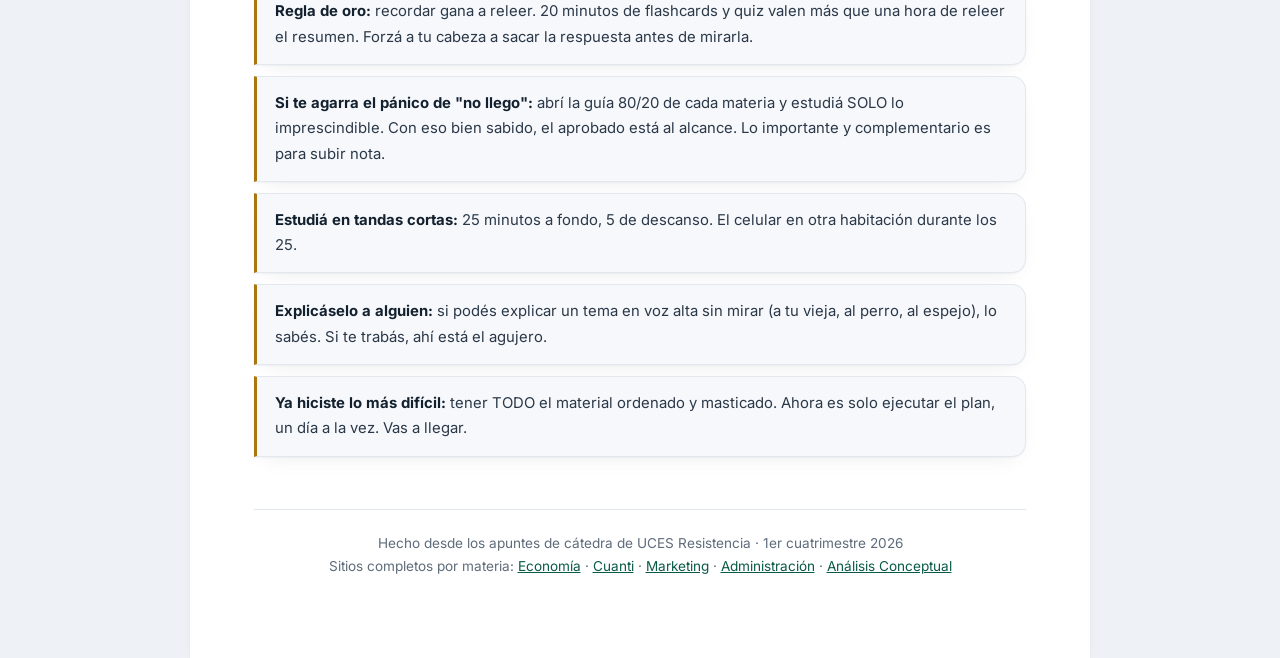
==== commit 4b34ab84: "Amplía el final de Marketing al temario oficial completo Regenera marketing-final.html para cubrir e" ====
--- a/index.html
+++ b/index.html
@@ -135,7 +135,7 @@
   <span style="font-size:1.9rem;flex:none">📣</span>
   <span style="flex:1;min-width:0">
     <b style="display:block;color:var(--ink);font-family:var(--serif);font-size:1.12rem">Final de Marketing</b>
-    <span style="color:var(--muted);font-size:.9rem">Las 8 unidades desarrolladas ítem por ítem con su puntaje. Te toca <b>1 unidad al azar + 1 que elegís</b>. Flashcards, quiz y estrategia de examen.</span>
+    <span style="color:var(--muted);font-size:.9rem">Las 8 unidades del <b>temario oficial completo</b>, desarrolladas tema por tema. Te toca <b>1 unidad al azar + 1 que elegís</b>. 39 flashcards, quiz y estrategia de examen.</span>
   </span>
   <span style="flex:none;color:var(--indigo-deep);font-weight:700;font-size:1.2rem">→</span>
 </a>
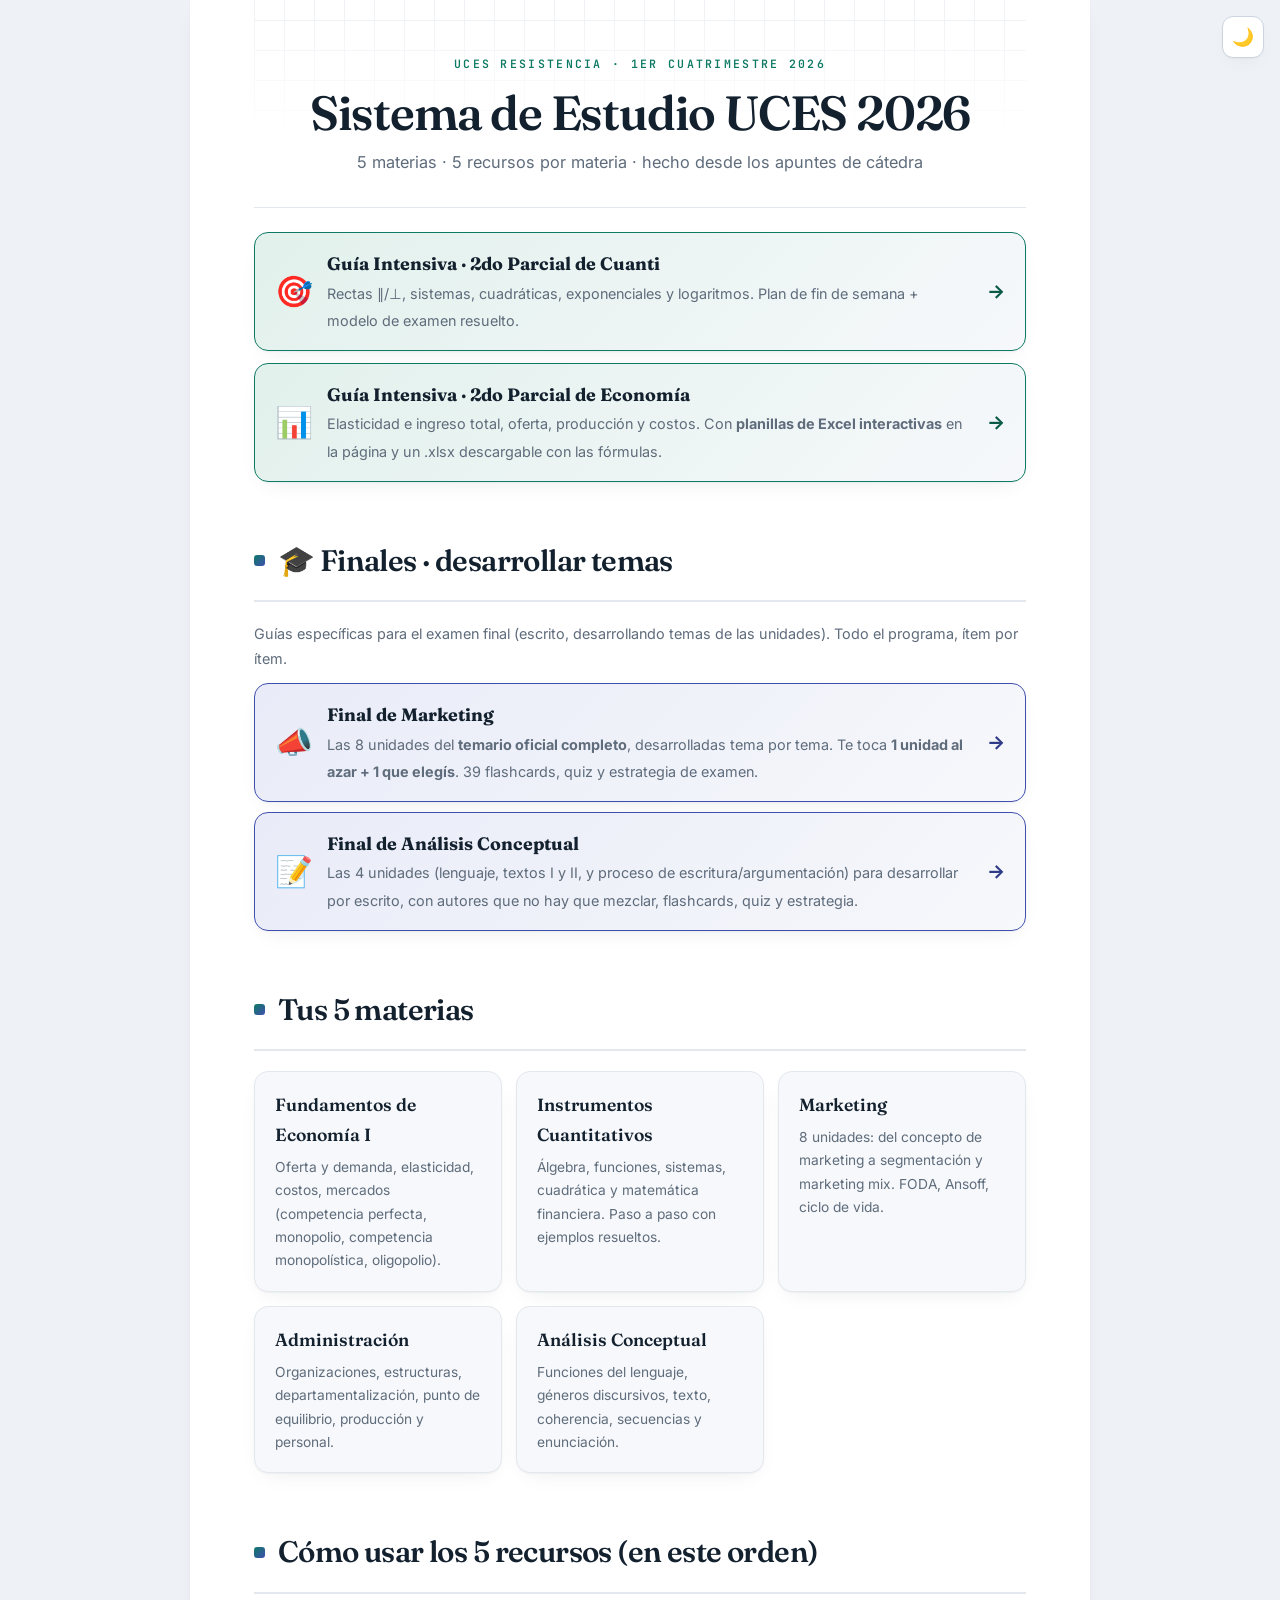
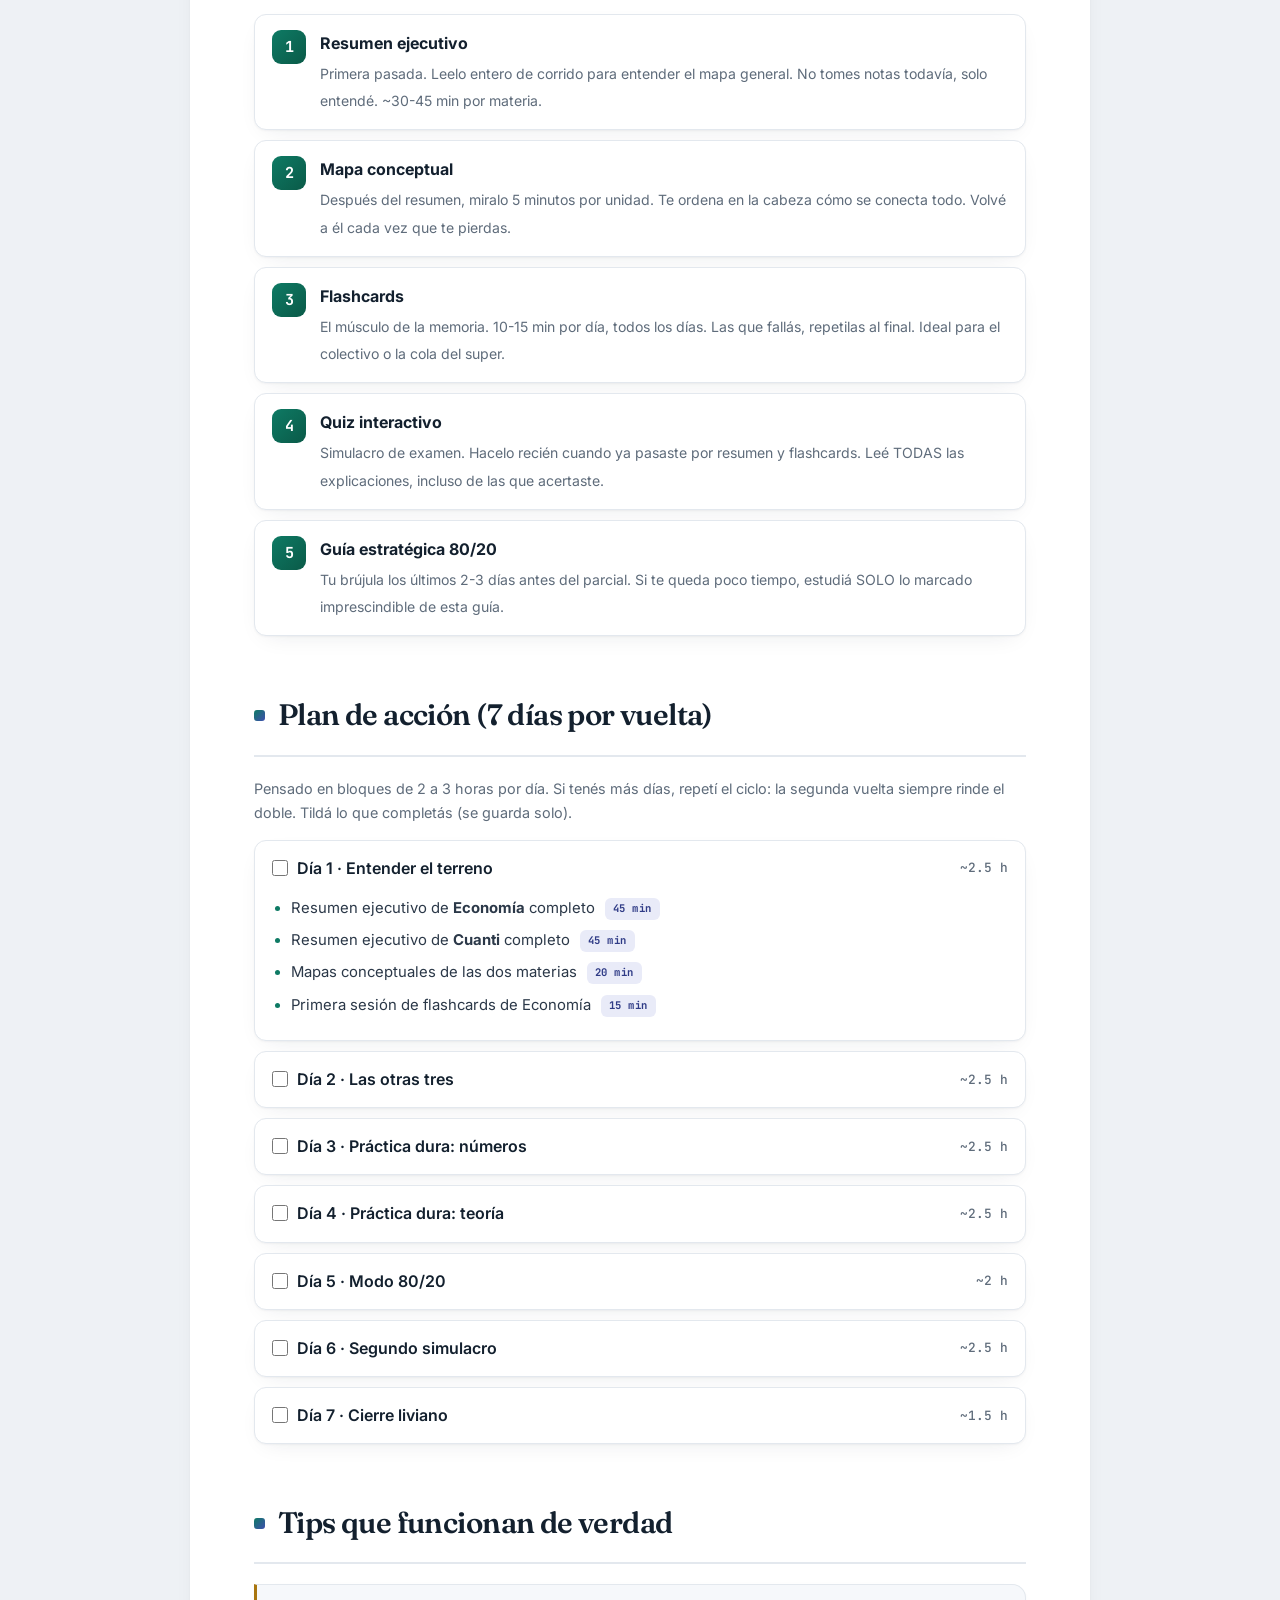
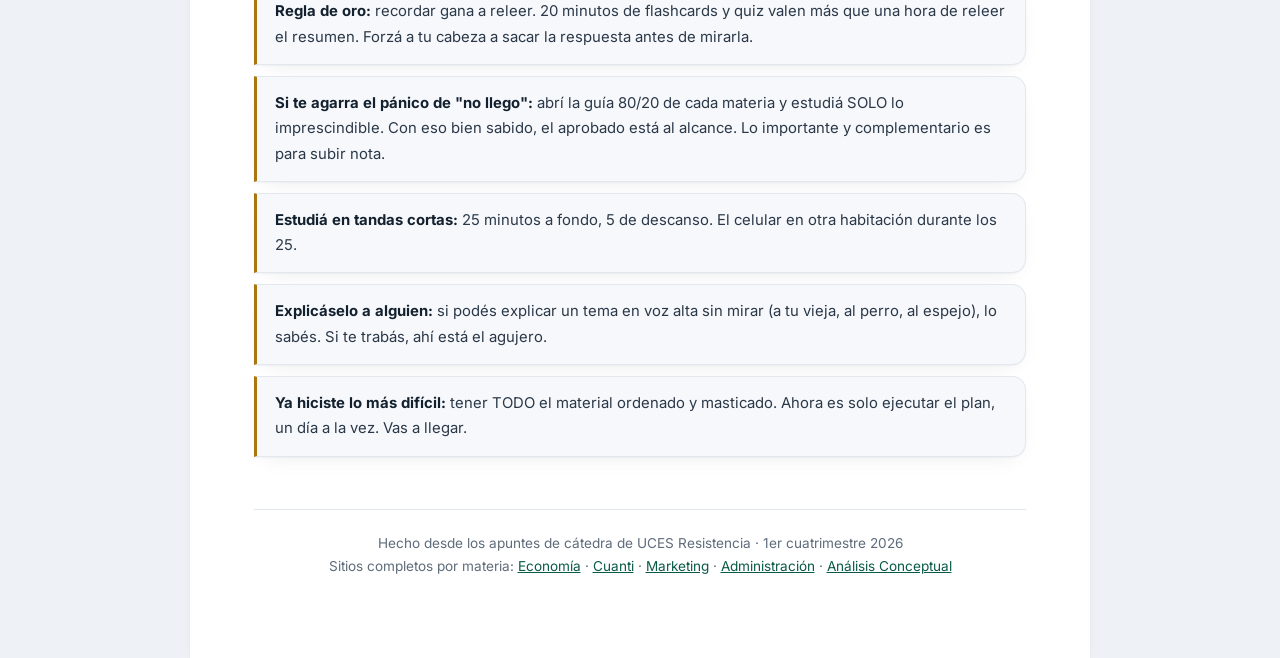
==== commit dfb9b923: "Agrega la Unidad 4 al final de Análisis Conceptual (entra todo el programa) Suma la Unidad 4 del pro" ====
--- a/index.html
+++ b/index.html
@@ -144,7 +144,7 @@
   <span style="font-size:1.9rem;flex:none">📝</span>
   <span style="flex:1;min-width:0">
     <b style="display:block;color:var(--ink);font-family:var(--serif);font-size:1.12rem">Final de Análisis Conceptual</b>
-    <span style="color:var(--muted);font-size:.9rem">Las 3 unidades (lenguaje, textos I y II) para desarrollar por escrito, con autores que no hay que mezclar, flashcards, quiz y estrategia.</span>
+    <span style="color:var(--muted);font-size:.9rem">Las 4 unidades (lenguaje, textos I y II, y proceso de escritura/argumentación) para desarrollar por escrito, con autores que no hay que mezclar, flashcards, quiz y estrategia.</span>
   </span>
   <span style="flex:none;color:var(--indigo-deep);font-weight:700;font-size:1.2rem">→</span>
 </a>
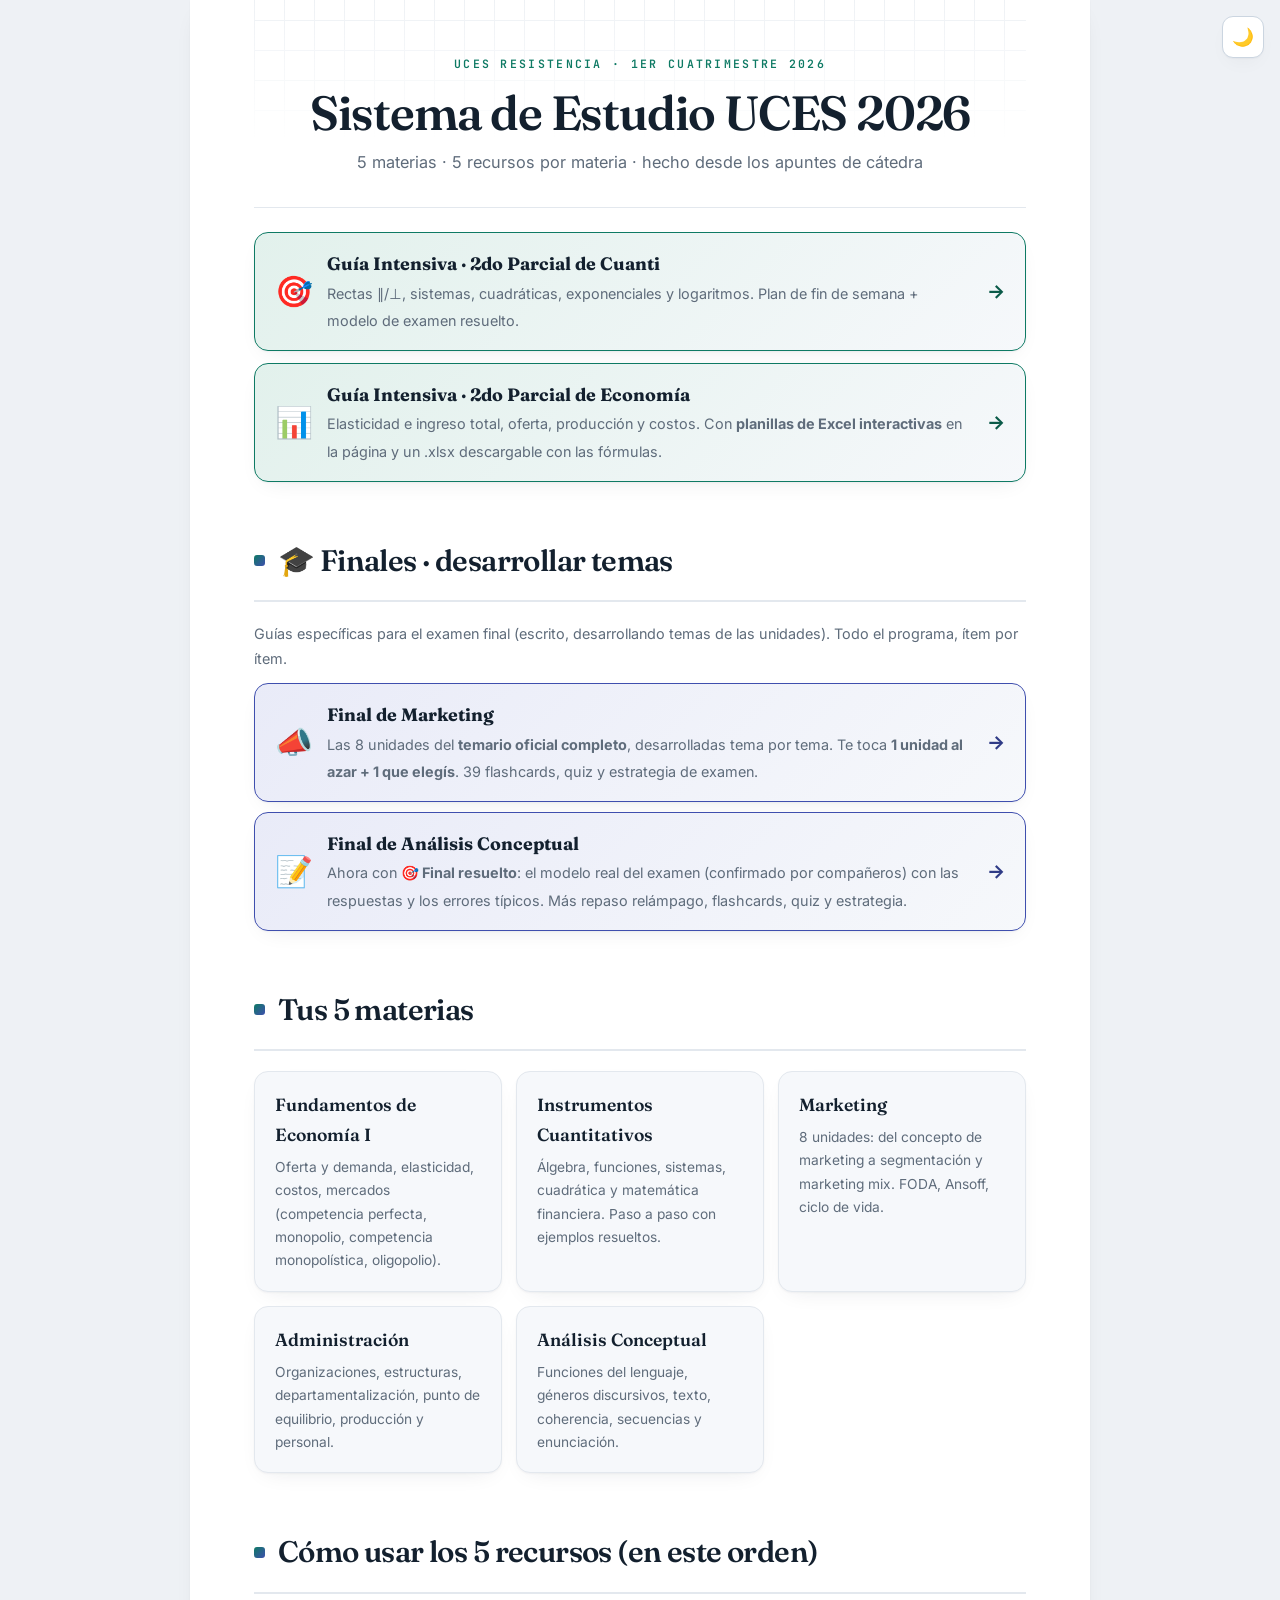
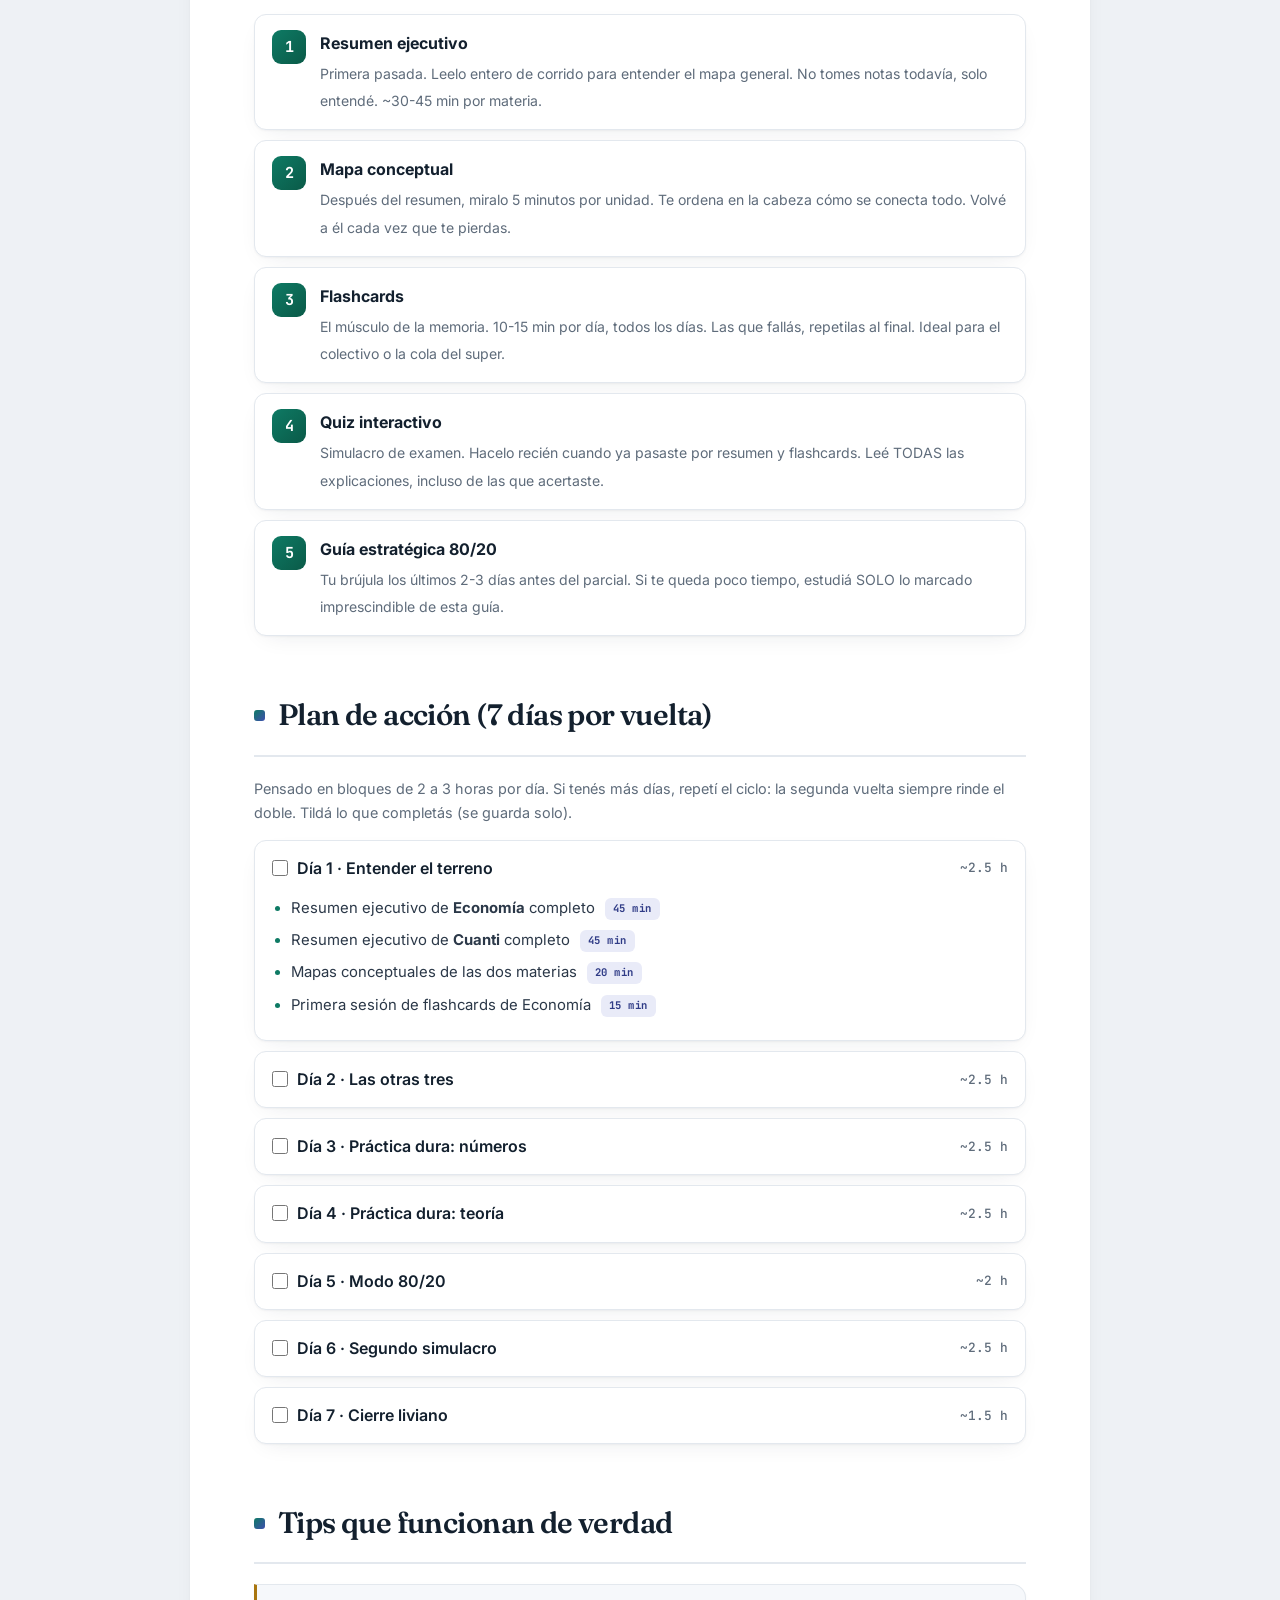
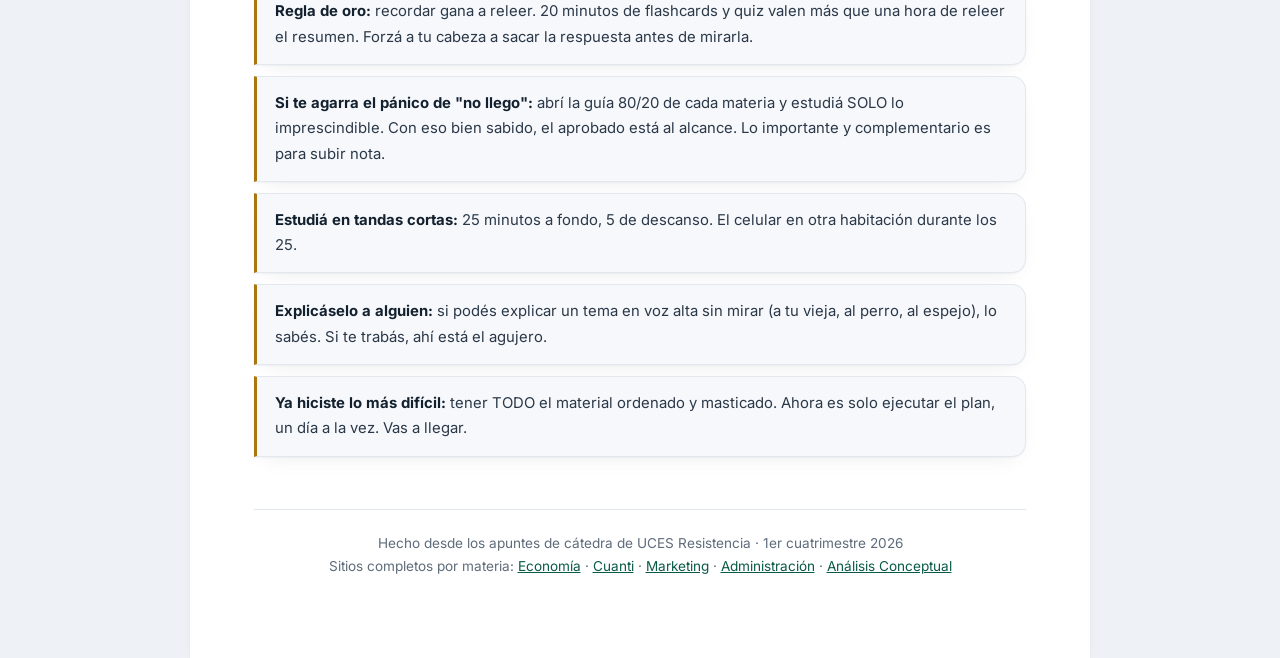
==== commit 661388c0: "Análisis final: pestaña "Final resuelto" con el modelo real del examen Agrega el modelo de final con" ====
--- a/index.html
+++ b/index.html
@@ -144,7 +144,7 @@
   <span style="font-size:1.9rem;flex:none">📝</span>
   <span style="flex:1;min-width:0">
     <b style="display:block;color:var(--ink);font-family:var(--serif);font-size:1.12rem">Final de Análisis Conceptual</b>
-    <span style="color:var(--muted);font-size:.9rem">Las 4 unidades (lenguaje, textos I y II, y proceso de escritura/argumentación) para desarrollar por escrito, con autores que no hay que mezclar, flashcards, quiz y estrategia.</span>
+    <span style="color:var(--muted);font-size:.9rem">Ahora con <b>🎯 Final resuelto</b>: el modelo real del examen (confirmado por compañeros) con las respuestas y los errores típicos. Más repaso relámpago, flashcards, quiz y estrategia.</span>
   </span>
   <span style="flex:none;color:var(--indigo-deep);font-weight:700;font-size:1.2rem">→</span>
 </a>
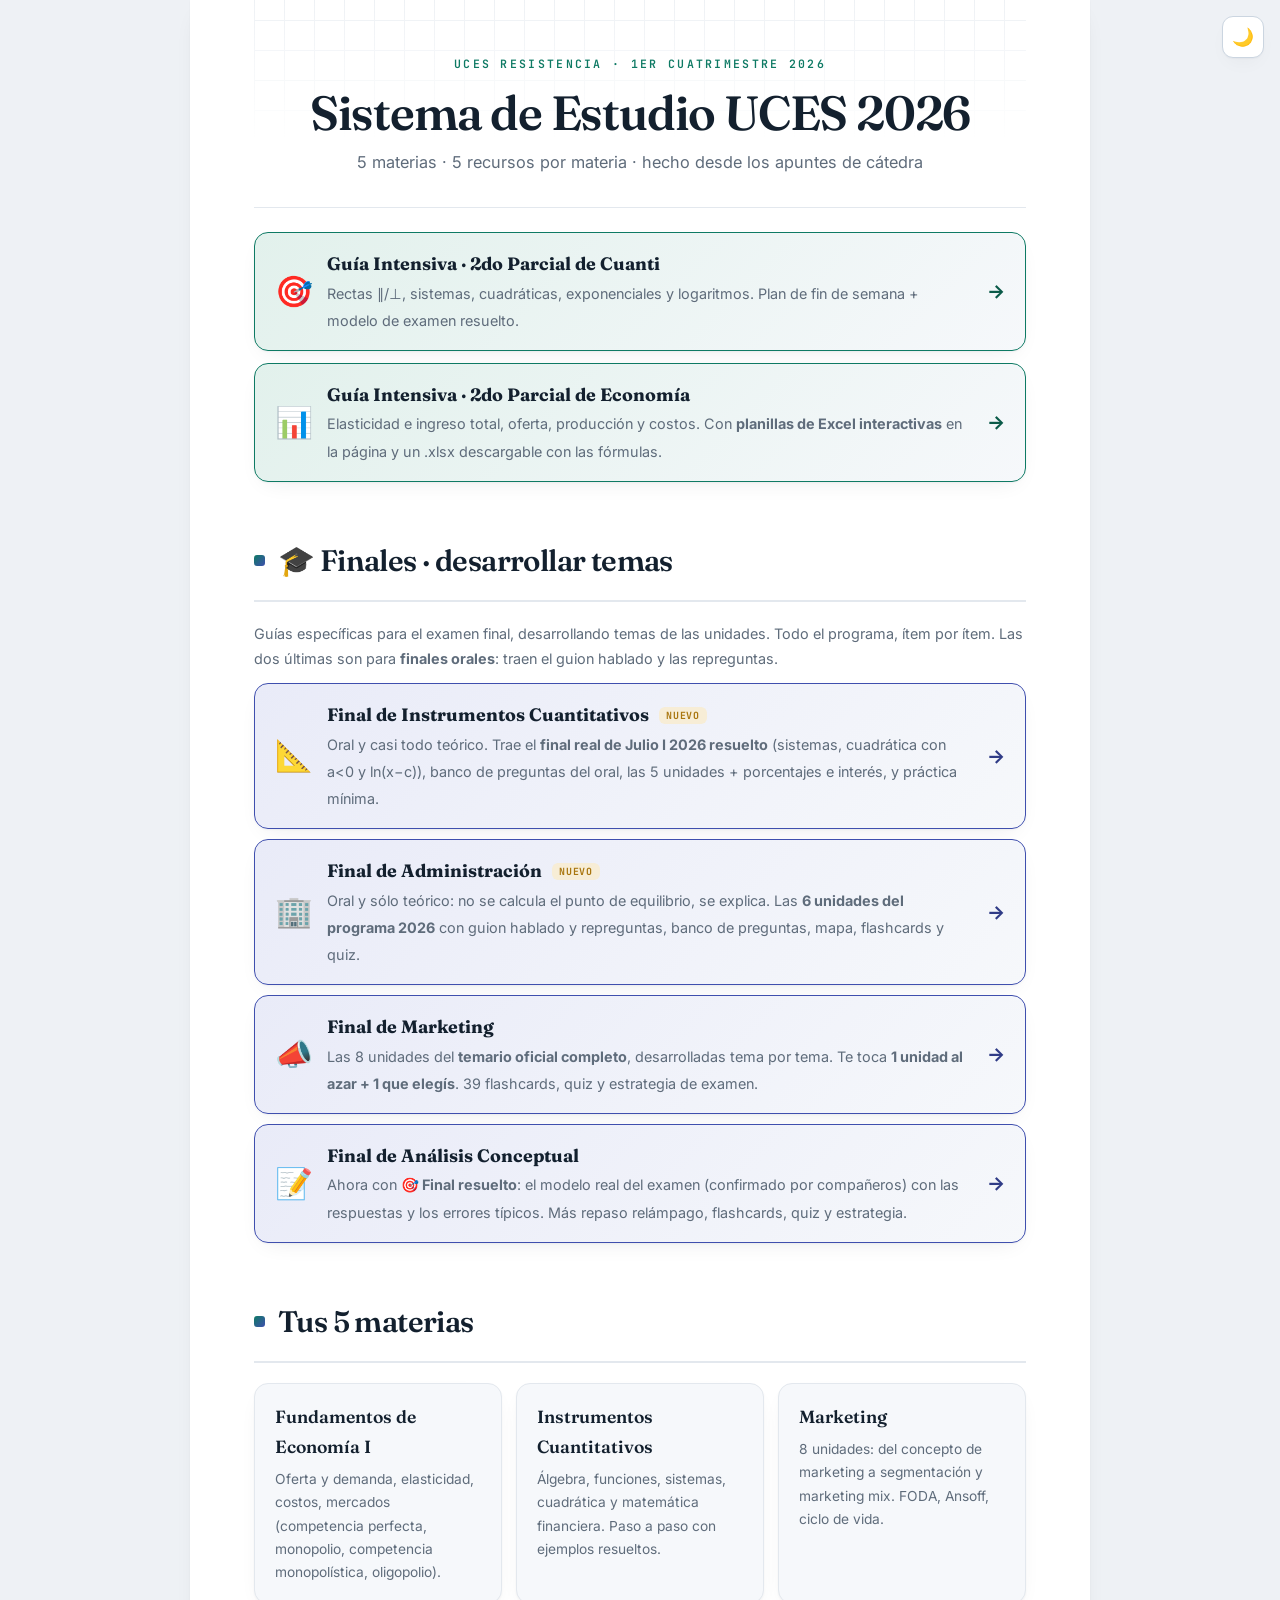
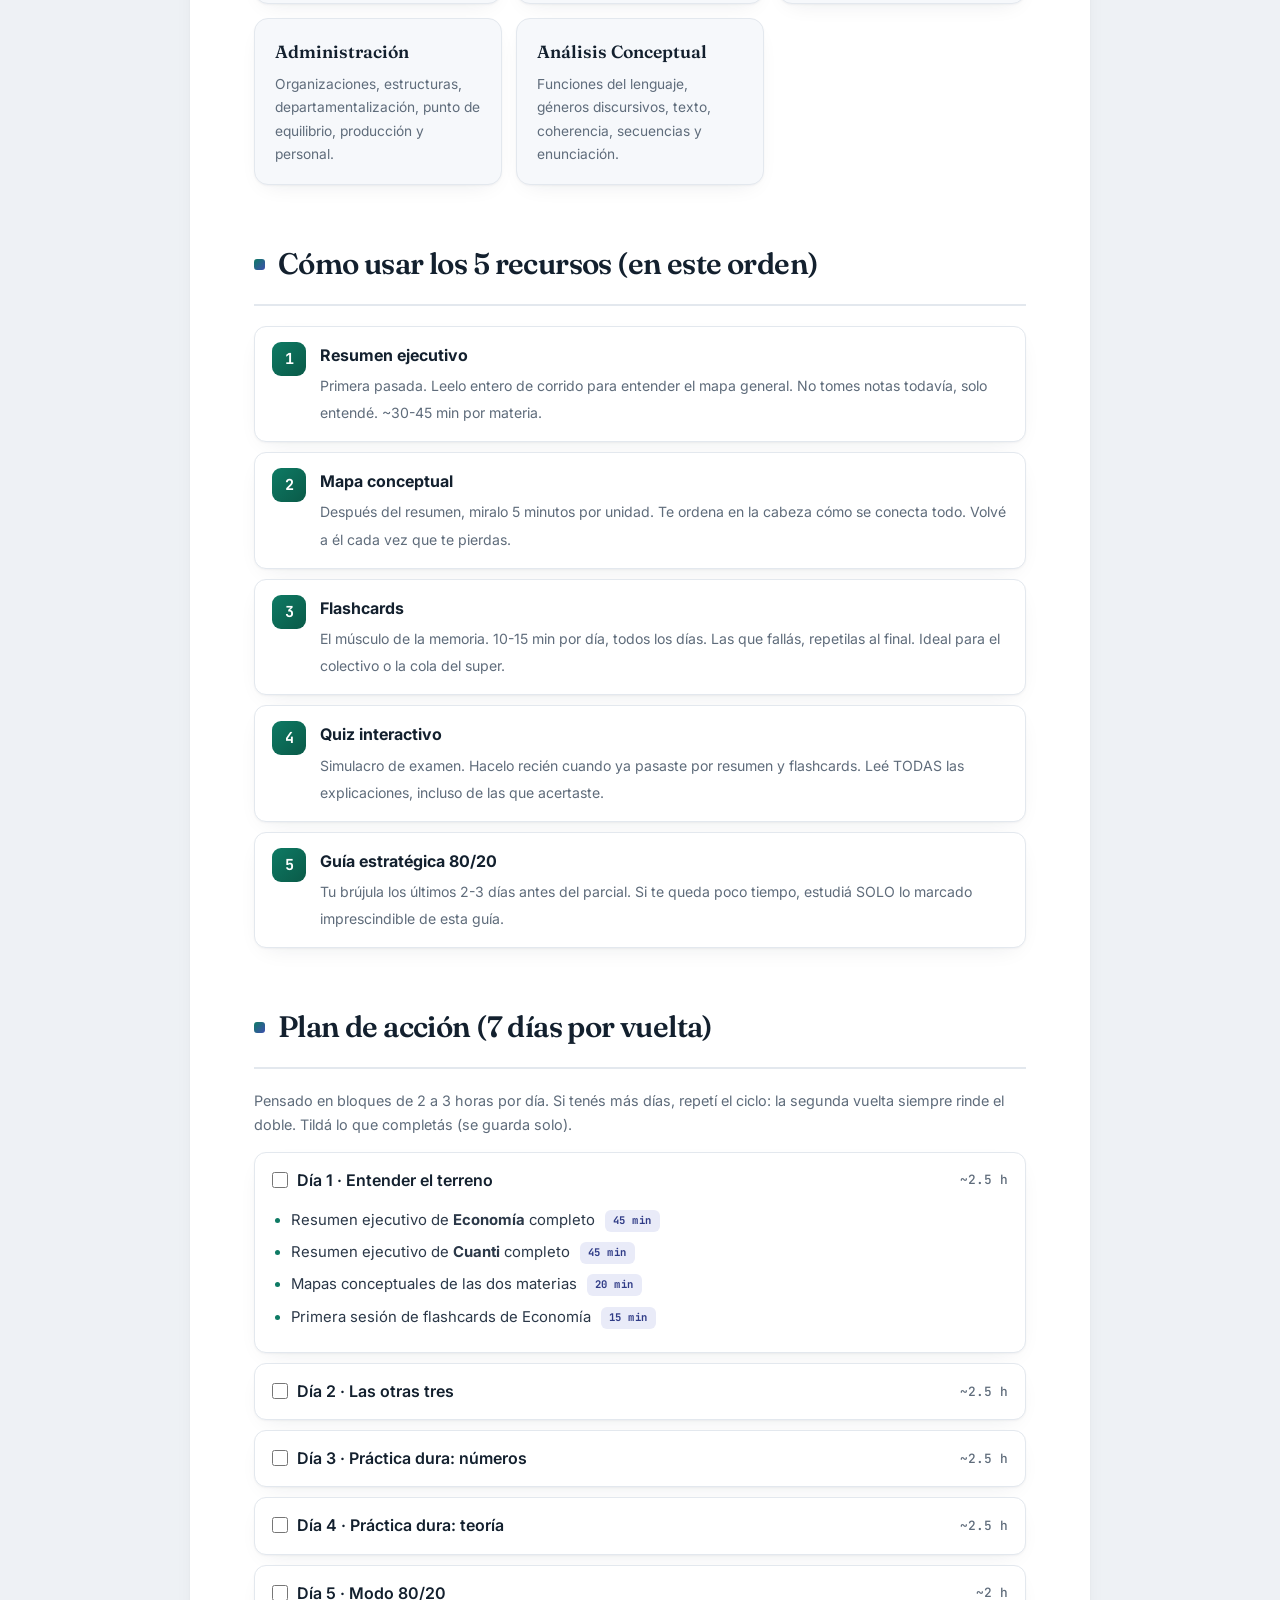
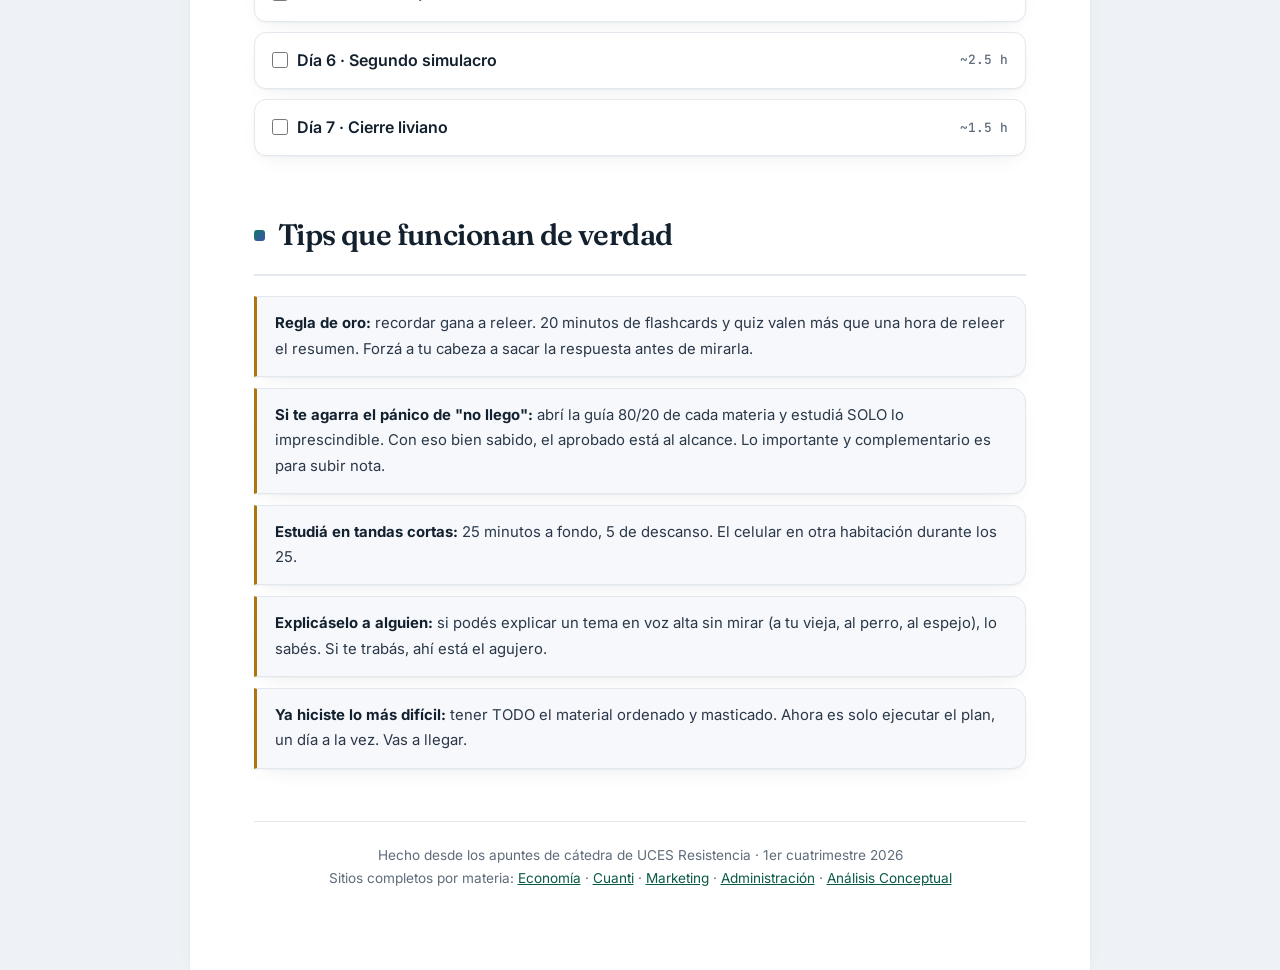
==== commit c5a58974: "Agrega guias de final oral: Instrumentos Cuantitativos y Administracion Cuanti (cuanti-final.html): " ====
--- a/index.html
+++ b/index.html
@@ -129,7 +129,25 @@
 </a>
 
 <h2>🎓 Finales · desarrollar temas</h2>
-<p style="color:var(--muted);font-size:.9rem;margin:0 0 12px">Guías específicas para el examen final (escrito, desarrollando temas de las unidades). Todo el programa, ítem por ítem.</p>
+<p style="color:var(--muted);font-size:.9rem;margin:0 0 12px">Guías específicas para el examen final, desarrollando temas de las unidades. Todo el programa, ítem por ítem. Las dos últimas son para <b>finales orales</b>: traen el guion hablado y las repreguntas.</p>
+
+<a href="cuanti-final.html" style="display:flex;gap:14px;align-items:center;text-decoration:none;margin:0 0 10px;padding:16px 20px;border-radius:14px;border:1px solid var(--indigo);background:linear-gradient(135deg,var(--indigo-soft),var(--surface-2));box-shadow:var(--shadow)">
+  <span style="font-size:1.9rem;flex:none">📐</span>
+  <span style="flex:1;min-width:0">
+    <b style="display:block;color:var(--ink);font-family:var(--serif);font-size:1.12rem">Final de Instrumentos Cuantitativos <span style="font-family:var(--mono);font-size:.62rem;letter-spacing:.08em;text-transform:uppercase;color:var(--gold);background:var(--gold-soft);border-radius:6px;padding:2px 7px;margin-left:6px;vertical-align:middle">Nuevo</span></b>
+    <span style="color:var(--muted);font-size:.9rem">Oral y casi todo teórico. Trae el <b>final real de Julio I 2026 resuelto</b> (sistemas, cuadrática con a&lt;0 y ln(x−c)), banco de preguntas del oral, las 5 unidades + porcentajes e interés, y práctica mínima.</span>
+  </span>
+  <span style="flex:none;color:var(--indigo-deep);font-weight:700;font-size:1.2rem">→</span>
+</a>
+
+<a href="administracion-final.html" style="display:flex;gap:14px;align-items:center;text-decoration:none;margin:0 0 10px;padding:16px 20px;border-radius:14px;border:1px solid var(--indigo);background:linear-gradient(135deg,var(--indigo-soft),var(--surface-2));box-shadow:var(--shadow)">
+  <span style="font-size:1.9rem;flex:none">🏢</span>
+  <span style="flex:1;min-width:0">
+    <b style="display:block;color:var(--ink);font-family:var(--serif);font-size:1.12rem">Final de Administración <span style="font-family:var(--mono);font-size:.62rem;letter-spacing:.08em;text-transform:uppercase;color:var(--gold);background:var(--gold-soft);border-radius:6px;padding:2px 7px;margin-left:6px;vertical-align:middle">Nuevo</span></b>
+    <span style="color:var(--muted);font-size:.9rem">Oral y sólo teórico: no se calcula el punto de equilibrio, se explica. Las <b>6 unidades del programa 2026</b> con guion hablado y repreguntas, banco de preguntas, mapa, flashcards y quiz.</span>
+  </span>
+  <span style="flex:none;color:var(--indigo-deep);font-weight:700;font-size:1.2rem">→</span>
+</a>
 
 <a href="marketing-final.html" style="display:flex;gap:14px;align-items:center;text-decoration:none;margin:0 0 10px;padding:16px 20px;border-radius:14px;border:1px solid var(--indigo);background:linear-gradient(135deg,var(--indigo-soft),var(--surface-2));box-shadow:var(--shadow)">
   <span style="font-size:1.9rem;flex:none">📣</span>
